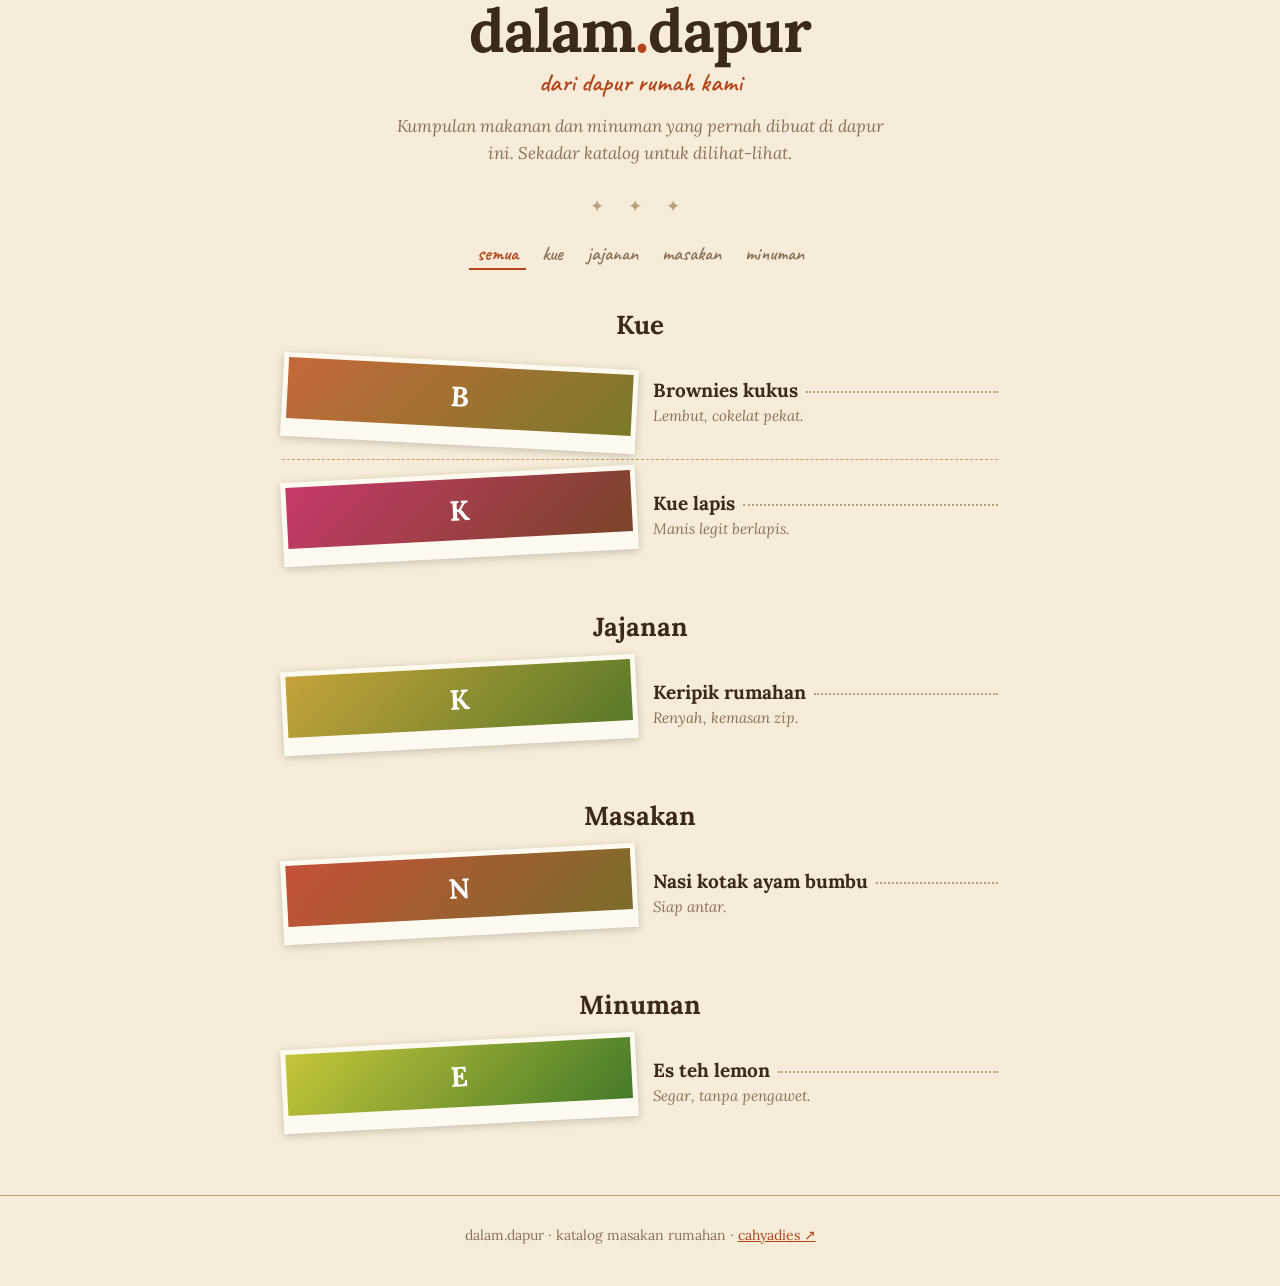
==== dalamdapur/index.html @ 0559ecec "Siap deploy ekosistem project spaces ke Vercel" ====
<!doctype html><html lang="id"><head><meta charset="utf-8">
<meta name="viewport" content="width=device-width, initial-scale=1, viewport-fit=cover">
<title>dalam.dapur — katalog</title><meta name="description" content="Katalog makanan dan minuman rumahan dari dapur kami.">
<link rel="preconnect" href="https://fonts.googleapis.com">
<link href="https://fonts.googleapis.com/css2?family=Caveat:wght@600&family=Lora:ital,wght@0,500;0,700;1,500&display=swap" rel="stylesheet">
<style>
:root{--bg:#f6ecd9;--fg:#3b2a1a;--mute:#8a7258;--line:#b9a07c;--acc:#b4441a;--paper:#fffaf0;--serif:'Lora',Georgia,serif;--hand:'Caveat','Comic Sans MS',cursive;box-sizing:border-box;padding-top:env(safe-area-inset-top,0);padding-bottom:env(safe-area-inset-bottom,0)}
@media(prefers-color-scheme:dark){:root{--bg:#1d1510;--fg:#f3e6cf;--mute:#b79d7c;--line:#5a4631;--acc:#ff9a62;--paper:#2a1f17}}
*{box-sizing:border-box}body{margin:0;background:var(--bg);color:var(--fg);font:17px/1.6 var(--serif)}
.wrap{max-width:760px;margin:0 auto;padding:0 22px}
header{text-align:center;padding:56px 0 24px}
.logo{font:700 clamp(38px,9vw,60px)/1 var(--serif);letter-spacing:-.02em}.logo b{color:var(--acc)}
.sub{font:600 26px var(--hand);color:var(--acc);margin:6px 0 0}
.lead{color:var(--mute);font-style:italic;max-width:30em;margin:14px auto 0}
.orn{text-align:center;color:var(--line);letter-spacing:.6em;margin:26px 0 8px}
nav{display:flex;gap:8px;flex-wrap:wrap;justify-content:center;margin:18px 0 6px}
nav button{font:600 20px var(--hand);background:none;border:0;border-bottom:2px solid transparent;color:var(--mute);cursor:pointer;padding:2px 8px}
nav button.on{color:var(--acc);border-color:var(--acc)}
h2{font:700 26px var(--serif);margin:38px 0 6px;text-align:center}
.row{display:flex;gap:16px;align-items:center;padding:14px 0}
.row+.row{border-top:1px dashed var(--line)}
.ph{flex:none;width:76px;height:84px;background:var(--paper);padding:5px 5px 18px;box-shadow:0 2px 8px #0003;transform:rotate(-3deg)}
.row:nth-child(even) .ph{transform:rotate(3deg)}
.ph i{display:grid;place-items:center;width:100%;height:100%;background-size:cover;background-position:center;font:700 28px var(--serif);color:#fff;font-style:normal}
.nm{display:flex;align-items:baseline;gap:8px}.nm h3{margin:0;font:700 19px var(--serif)}
.nm span{flex:1;border-bottom:2px dotted var(--line);transform:translateY(-4px)}
.row p{margin:2px 0 0;color:var(--mute);font-size:15px;font-style:italic}.row>div{flex:1}
footer{text-align:center;margin-top:56px;padding:28px 0 40px;border-top:1px solid var(--line);color:var(--mute);font-size:14px}
footer a{color:var(--acc)}
</style></head><body>
<header class="wrap"><div class="logo">dalam<b>.</b>dapur</div><p class="sub">dari dapur rumah kami</p>
<p class="lead">Kumpulan makanan dan minuman yang pernah dibuat di dapur ini. Sekadar katalog untuk dilihat-lihat.</p></header>
<main class="wrap"><div class="orn">✦ ✦ ✦</div><nav id="nav"></nav><div id="menu"></div></main>
<footer><div class="wrap">dalam.dapur · katalog masakan rumahan · <a href="https://cahyadies.github.io">cahyadies ↗</a></div></footer>
<script>
const $=s=>document.querySelector(s);let f='semua';
const M=[ // GANTI: n=nama, c=kategori, d=deskripsi, img='foto/nama.jpg'
{n:'Brownies kukus',c:'kue',d:'Lembut, cokelat pekat.',h:20,img:''},
{n:'Kue lapis',c:'kue',d:'Manis legit berlapis.',h:340,img:''},
{n:'Keripik rumahan',c:'jajanan',d:'Renyah, kemasan zip.',h:45,img:''},
{n:'Nasi kotak ayam bumbu',c:'masakan',d:'Siap antar.',h:10,img:''},
{n:'Es teh lemon',c:'minuman',d:'Segar, tanpa pengawet.',h:60,img:''}];
const cats=[...new Set(M.map(x=>x.c))];
function draw(){
$('#nav').innerHTML=['semua',...cats].map(k=>`<button class="${f===k?'on':''}" data-k="${k}">${k}</button>`).join('');
$('#menu').innerHTML=cats.filter(c=>f==='semua'||c===f).map(c=>`<h2>${c[0].toUpperCase()+c.slice(1)}</h2>`+M.filter(x=>x.c===c).map(x=>`<div class="row"><div class="ph"><i style="${x.img?`background-image:url('${x.img}')`:`background-image:linear-gradient(135deg,hsl(${x.h} 55% 50%),hsl(${(x.h+40)%360} 50% 32%))`}">${x.img?'':x.n[0]}</i></div><div><div class="nm"><h3>${x.n}</h3><span></span></div><p>${x.d}</p></div></div>`).join('')).join('');
document.querySelectorAll('[data-k]').forEach(b=>b.onclick=()=>{f=b.dataset.k;draw()})}
draw();
</script></body></html>
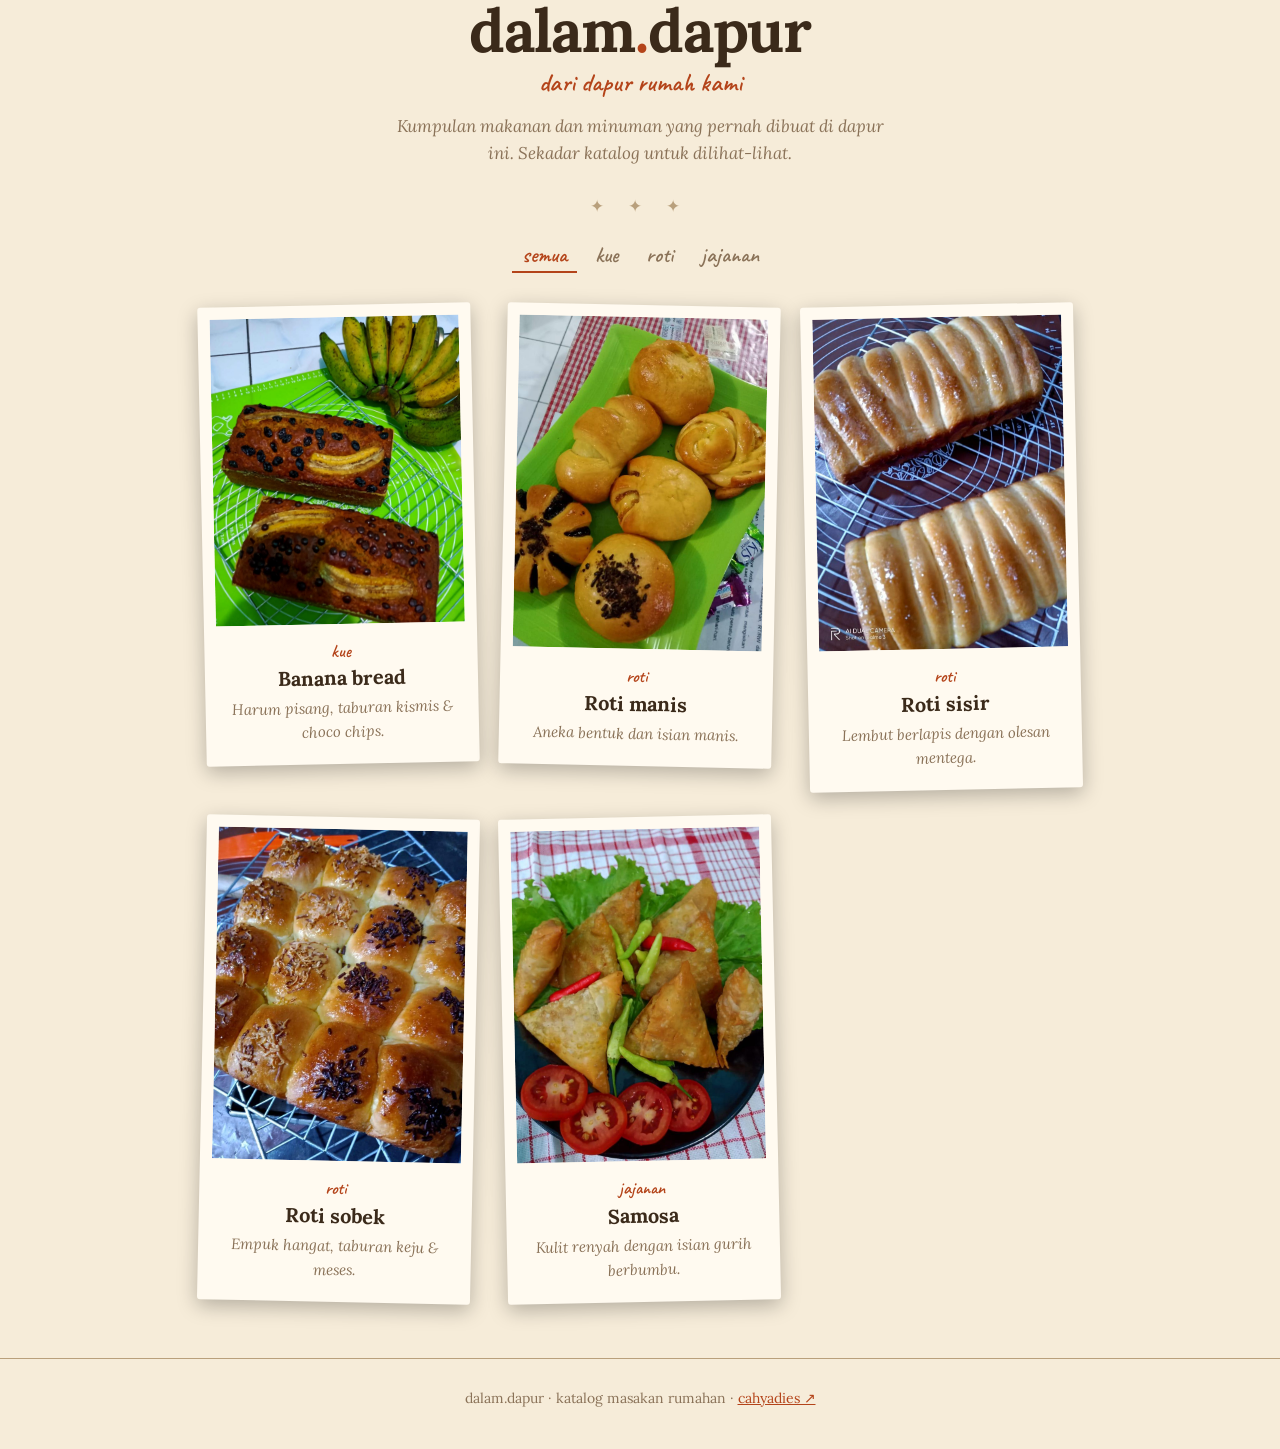
==== commit 37ae4536: "ganti ukuran card images dalamdapur" ====
--- a/dalamdapur/index.html
+++ b/dalamdapur/index.html
@@ -1,49 +1,316 @@
-<!doctype html><html lang="id"><head><meta charset="utf-8">
-<meta name="viewport" content="width=device-width, initial-scale=1, viewport-fit=cover">
-<title>dalam.dapur — katalog</title><meta name="description" content="Katalog makanan dan minuman rumahan dari dapur kami.">
-<link rel="preconnect" href="https://fonts.googleapis.com">
-<link href="https://fonts.googleapis.com/css2?family=Caveat:wght@600&family=Lora:ital,wght@0,500;0,700;1,500&display=swap" rel="stylesheet">
-<style>
-:root{--bg:#f6ecd9;--fg:#3b2a1a;--mute:#8a7258;--line:#b9a07c;--acc:#b4441a;--paper:#fffaf0;--serif:'Lora',Georgia,serif;--hand:'Caveat','Comic Sans MS',cursive;box-sizing:border-box;padding-top:env(safe-area-inset-top,0);padding-bottom:env(safe-area-inset-bottom,0)}
-@media(prefers-color-scheme:dark){:root{--bg:#1d1510;--fg:#f3e6cf;--mute:#b79d7c;--line:#5a4631;--acc:#ff9a62;--paper:#2a1f17}}
-*{box-sizing:border-box}body{margin:0;background:var(--bg);color:var(--fg);font:17px/1.6 var(--serif)}
-.wrap{max-width:760px;margin:0 auto;padding:0 22px}
-header{text-align:center;padding:56px 0 24px}
-.logo{font:700 clamp(38px,9vw,60px)/1 var(--serif);letter-spacing:-.02em}.logo b{color:var(--acc)}
-.sub{font:600 26px var(--hand);color:var(--acc);margin:6px 0 0}
-.lead{color:var(--mute);font-style:italic;max-width:30em;margin:14px auto 0}
-.orn{text-align:center;color:var(--line);letter-spacing:.6em;margin:26px 0 8px}
-nav{display:flex;gap:8px;flex-wrap:wrap;justify-content:center;margin:18px 0 6px}
-nav button{font:600 20px var(--hand);background:none;border:0;border-bottom:2px solid transparent;color:var(--mute);cursor:pointer;padding:2px 8px}
-nav button.on{color:var(--acc);border-color:var(--acc)}
-h2{font:700 26px var(--serif);margin:38px 0 6px;text-align:center}
-.row{display:flex;gap:16px;align-items:center;padding:14px 0}
-.row+.row{border-top:1px dashed var(--line)}
-.ph{flex:none;width:76px;height:84px;background:var(--paper);padding:5px 5px 18px;box-shadow:0 2px 8px #0003;transform:rotate(-3deg)}
-.row:nth-child(even) .ph{transform:rotate(3deg)}
-.ph i{display:grid;place-items:center;width:100%;height:100%;background-size:cover;background-position:center;font:700 28px var(--serif);color:#fff;font-style:normal}
-.nm{display:flex;align-items:baseline;gap:8px}.nm h3{margin:0;font:700 19px var(--serif)}
-.nm span{flex:1;border-bottom:2px dotted var(--line);transform:translateY(-4px)}
-.row p{margin:2px 0 0;color:var(--mute);font-size:15px;font-style:italic}.row>div{flex:1}
-footer{text-align:center;margin-top:56px;padding:28px 0 40px;border-top:1px solid var(--line);color:var(--mute);font-size:14px}
-footer a{color:var(--acc)}
-</style></head><body>
-<header class="wrap"><div class="logo">dalam<b>.</b>dapur</div><p class="sub">dari dapur rumah kami</p>
-<p class="lead">Kumpulan makanan dan minuman yang pernah dibuat di dapur ini. Sekadar katalog untuk dilihat-lihat.</p></header>
-<main class="wrap"><div class="orn">✦ ✦ ✦</div><nav id="nav"></nav><div id="menu"></div></main>
-<footer><div class="wrap">dalam.dapur · katalog masakan rumahan · <a href="https://cahyadies.github.io">cahyadies ↗</a></div></footer>
-<script>
-const $=s=>document.querySelector(s);let f='semua';
-const M=[ // GANTI: n=nama, c=kategori, d=deskripsi, img='foto/nama.jpg'
-{n:'Brownies kukus',c:'kue',d:'Lembut, cokelat pekat.',h:20,img:''},
-{n:'Kue lapis',c:'kue',d:'Manis legit berlapis.',h:340,img:''},
-{n:'Keripik rumahan',c:'jajanan',d:'Renyah, kemasan zip.',h:45,img:''},
-{n:'Nasi kotak ayam bumbu',c:'masakan',d:'Siap antar.',h:10,img:''},
-{n:'Es teh lemon',c:'minuman',d:'Segar, tanpa pengawet.',h:60,img:''}];
-const cats=[...new Set(M.map(x=>x.c))];
-function draw(){
-$('#nav').innerHTML=['semua',...cats].map(k=>`<button class="${f===k?'on':''}" data-k="${k}">${k}</button>`).join('');
-$('#menu').innerHTML=cats.filter(c=>f==='semua'||c===f).map(c=>`<h2>${c[0].toUpperCase()+c.slice(1)}</h2>`+M.filter(x=>x.c===c).map(x=>`<div class="row"><div class="ph"><i style="${x.img?`background-image:url('${x.img}')`:`background-image:linear-gradient(135deg,hsl(${x.h} 55% 50%),hsl(${(x.h+40)%360} 50% 32%))`}">${x.img?'':x.n[0]}</i></div><div><div class="nm"><h3>${x.n}</h3><span></span></div><p>${x.d}</p></div></div>`).join('')).join('');
-document.querySelectorAll('[data-k]').forEach(b=>b.onclick=()=>{f=b.dataset.k;draw()})}
-draw();
-</script></body></html>
+<!doctype html>
+<html lang="id">
+  <head>
+    <meta charset="utf-8" />
+    <meta
+      name="viewport"
+      content="width=device-width, initial-scale=1, viewport-fit=cover"
+    />
+    <title>dalam.dapur — katalog</title>
+    <meta
+      name="description"
+      content="Katalog makanan dan minuman rumahan dari dapur kami."
+    />
+    <link rel="preconnect" href="https://fonts.googleapis.com" />
+    <link
+      href="https://fonts.googleapis.com/css2?family=Caveat:wght@600&family=Lora:ital,wght@0,500;0,700;1,500&display=swap"
+      rel="stylesheet"
+    />
+    <style>
+      :root {
+        --bg: #f6ecd9;
+        --fg: #3b2a1a;
+        --mute: #8a7258;
+        --line: #b9a07c;
+        --acc: #b4441a;
+        --paper: #fffaf0;
+        --serif: "Lora", Georgia, serif;
+        --hand: "Caveat", "Comic Sans MS", cursive;
+        box-sizing: border-box;
+        padding-top: env(safe-area-inset-top, 0);
+        padding-bottom: env(safe-area-inset-bottom, 0);
+      }
+      @media (prefers-color-scheme: dark) {
+        :root {
+          --bg: #1d1510;
+          --fg: #f3e6cf;
+          --mute: #b79d7c;
+          --line: #5a4631;
+          --acc: #ff9a62;
+          --paper: #2a1f17;
+        }
+      }
+      * {
+        box-sizing: border-box;
+      }
+      body {
+        margin: 0;
+        background: var(--bg);
+        color: var(--fg);
+        font: 17px/1.6 var(--serif);
+      }
+      .wrap {
+        max-width: 920px;
+        margin: 0 auto;
+        padding: 0 22px;
+      }
+      header {
+        text-align: center;
+        padding: 56px 0 24px;
+      }
+      .logo {
+        font: 700 clamp(38px, 9vw, 60px)/1 var(--serif);
+        letter-spacing: -0.02em;
+      }
+      .logo b {
+        color: var(--acc);
+      }
+      .sub {
+        font: 600 26px var(--hand);
+        color: var(--acc);
+        margin: 6px 0 0;
+      }
+      .lead {
+        color: var(--mute);
+        font-style: italic;
+        max-width: 30em;
+        margin: 14px auto 0;
+      }
+      .orn {
+        text-align: center;
+        color: var(--line);
+        letter-spacing: 0.6em;
+        margin: 26px 0 8px;
+      }
+      nav {
+        display: flex;
+        gap: 8px;
+        flex-wrap: wrap;
+        justify-content: center;
+        margin: 18px 0 32px;
+      }
+      nav button {
+        font: 600 22px var(--hand);
+        background: none;
+        border: 0;
+        border-bottom: 2px solid transparent;
+        color: var(--mute);
+        cursor: pointer;
+        padding: 2px 10px;
+      }
+      nav button.on {
+        color: var(--acc);
+        border-color: var(--acc);
+      }
+      .grid {
+        display: grid;
+        grid-template-columns: repeat(auto-fill, minmax(260px, 1fr));
+        gap: 28px;
+        align-items: start;
+      }
+      .card {
+        background: var(--paper);
+        padding: 12px 12px 20px;
+        box-shadow: 0 6px 20px #0004;
+        border-radius: 3px;
+        transform: rotate(-1.2deg);
+        transition:
+          transform 0.2s ease,
+          box-shadow 0.2s ease;
+      }
+      .card:nth-child(even) {
+        transform: rotate(1.2deg);
+      }
+      .card:hover {
+        transform: translateY(-4px) rotate(0deg);
+        box-shadow: 0 12px 28px #0006;
+      }
+      .ph {
+        width: 100%;
+        overflow: hidden;
+        background: #0002;
+      }
+      .ph img {
+        display: block;
+        width: 100%;
+        height: auto;
+      }
+      .ph i {
+        display: grid;
+        place-items: center;
+        width: 100%;
+        aspect-ratio: 4 / 5;
+        font: 700 48px var(--serif);
+        color: #fff;
+        font-style: normal;
+      }
+      .info {
+        padding: 14px 6px 0;
+        text-align: center;
+      }
+      .cat {
+        display: inline-block;
+        font: 600 18px/1 var(--hand);
+        color: var(--acc);
+        margin-bottom: 4px;
+      }
+      .info h3 {
+        margin: 0;
+        font: 700 20px var(--serif);
+      }
+      .info p {
+        margin: 6px 0 0;
+        color: var(--mute);
+        font-size: 15px;
+        font-style: italic;
+      }
+      .ph[data-img] {
+        cursor: zoom-in;
+      }
+      #lb {
+        position: fixed;
+        inset: 0;
+        background: #000c;
+        display: none;
+        place-items: center;
+        padding: 24px;
+        z-index: 99;
+        cursor: zoom-out;
+      }
+      #lb.on {
+        display: grid;
+      }
+      #lb figure {
+        margin: 0;
+        background: var(--paper);
+        padding: 12px 12px 36px;
+        box-shadow: 0 12px 36px #0008;
+        text-align: center;
+      }
+      #lb img {
+        display: block;
+        max-width: min(86vw, 540px);
+        max-height: 76vh;
+        width: auto;
+        height: auto;
+      }
+      #lb figcaption {
+        font: 600 24px var(--hand);
+        color: var(--fg);
+        margin-top: 8px;
+      }
+      footer {
+        text-align: center;
+        margin-top: 56px;
+        padding: 28px 0 40px;
+        border-top: 1px solid var(--line);
+        color: var(--mute);
+        font-size: 14px;
+      }
+      footer a {
+        color: var(--acc);
+      }
+    </style>
+  </head>
+  <body>
+    <header class="wrap">
+      <div class="logo">dalam<b>.</b>dapur</div>
+      <p class="sub">dari dapur rumah kami</p>
+      <p class="lead">
+        Kumpulan makanan dan minuman yang pernah dibuat di dapur ini. Sekadar
+        katalog untuk dilihat-lihat.
+      </p>
+    </header>
+    <main class="wrap">
+      <div class="orn">✦ ✦ ✦</div>
+      <nav id="nav"></nav>
+      <div id="menu" class="grid"></div>
+    </main>
+    <footer>
+      <div class="wrap">
+        dalam.dapur · katalog masakan rumahan ·
+        <a href="https://cahyadies.github.io">cahyadies ↗</a>
+      </div>
+    </footer>
+    <div id="lb" onclick="this.classList.remove('on')">
+      <figure>
+        <img id="lbi" alt="" />
+        <figcaption id="lbc"></figcaption>
+      </figure>
+    </div>
+    <script>
+      const $ = (s) => document.querySelector(s);
+      let f = "semua";
+      const M = [
+        // GANTI: n=nama, c=kategori, d=deskripsi, img='images/nama.jpg'
+        {
+          n: "Banana bread",
+          c: "kue",
+          d: "Harum pisang, taburan kismis & choco chips.",
+          h: 28,
+          img: "images/bananabread.jpg",
+        },
+        {
+          n: "Roti manis",
+          c: "roti",
+          d: "Aneka bentuk dan isian manis.",
+          h: 38,
+          img: "images/roti manis.jpg",
+        },
+        {
+          n: "Roti sisir",
+          c: "roti",
+          d: "Lembut berlapis dengan olesan mentega.",
+          h: 42,
+          img: "images/rotisisir.jpg",
+        },
+        {
+          n: "Roti sobek",
+          c: "roti",
+          d: "Empuk hangat, taburan keju & meses.",
+          h: 32,
+          img: "images/rotisobek.jpg",
+        },
+        {
+          n: "Samosa",
+          c: "jajanan",
+          d: "Kulit renyah dengan isian gurih berbumbu.",
+          h: 48,
+          img: "images/samosa.jpg",
+        },
+      ];
+      const cats = [...new Set(M.map((x) => x.c))];
+      function draw() {
+        $("#nav").innerHTML = ["semua", ...cats]
+          .map(
+            (k) =>
+              `<button class="${f === k ? "on" : ""}" data-k="${k}">${k}</button>`,
+          )
+          .join("");
+        $("#menu").innerHTML = M.filter((x) => f === "semua" || x.c === f)
+          .map(
+            (x) =>
+              `<div class="card"><div class="ph" ${x.img ? `data-img="${x.img}" data-cap="${x.n}"` : ""}>${x.img ? `<img src="${x.img}" alt="${x.n}" loading="lazy">` : `<i style="background-image:linear-gradient(135deg,hsl(${x.h} 55% 50%),hsl(${(x.h + 40) % 360} 50% 32%))">${x.n[0]}</i>`}</div><div class="info"><span class="cat">${x.c}</span><h3>${x.n}</h3><p>${x.d}</p></div></div>`,
+          )
+          .join("");
+        document.querySelectorAll("[data-k]").forEach(
+          (b) =>
+            (b.onclick = () => {
+              f = b.dataset.k;
+              draw();
+            }),
+        );
+        document.querySelectorAll(".ph[data-img]").forEach(
+          (p) =>
+            (p.onclick = () => {
+              $("#lbi").src = p.dataset.img;
+              $("#lbi").alt = p.dataset.cap;
+              $("#lbc").textContent = p.dataset.cap;
+              $("#lb").classList.add("on");
+            }),
+        );
+      }
+      draw();
+    </script>
+  </body>
+</html>
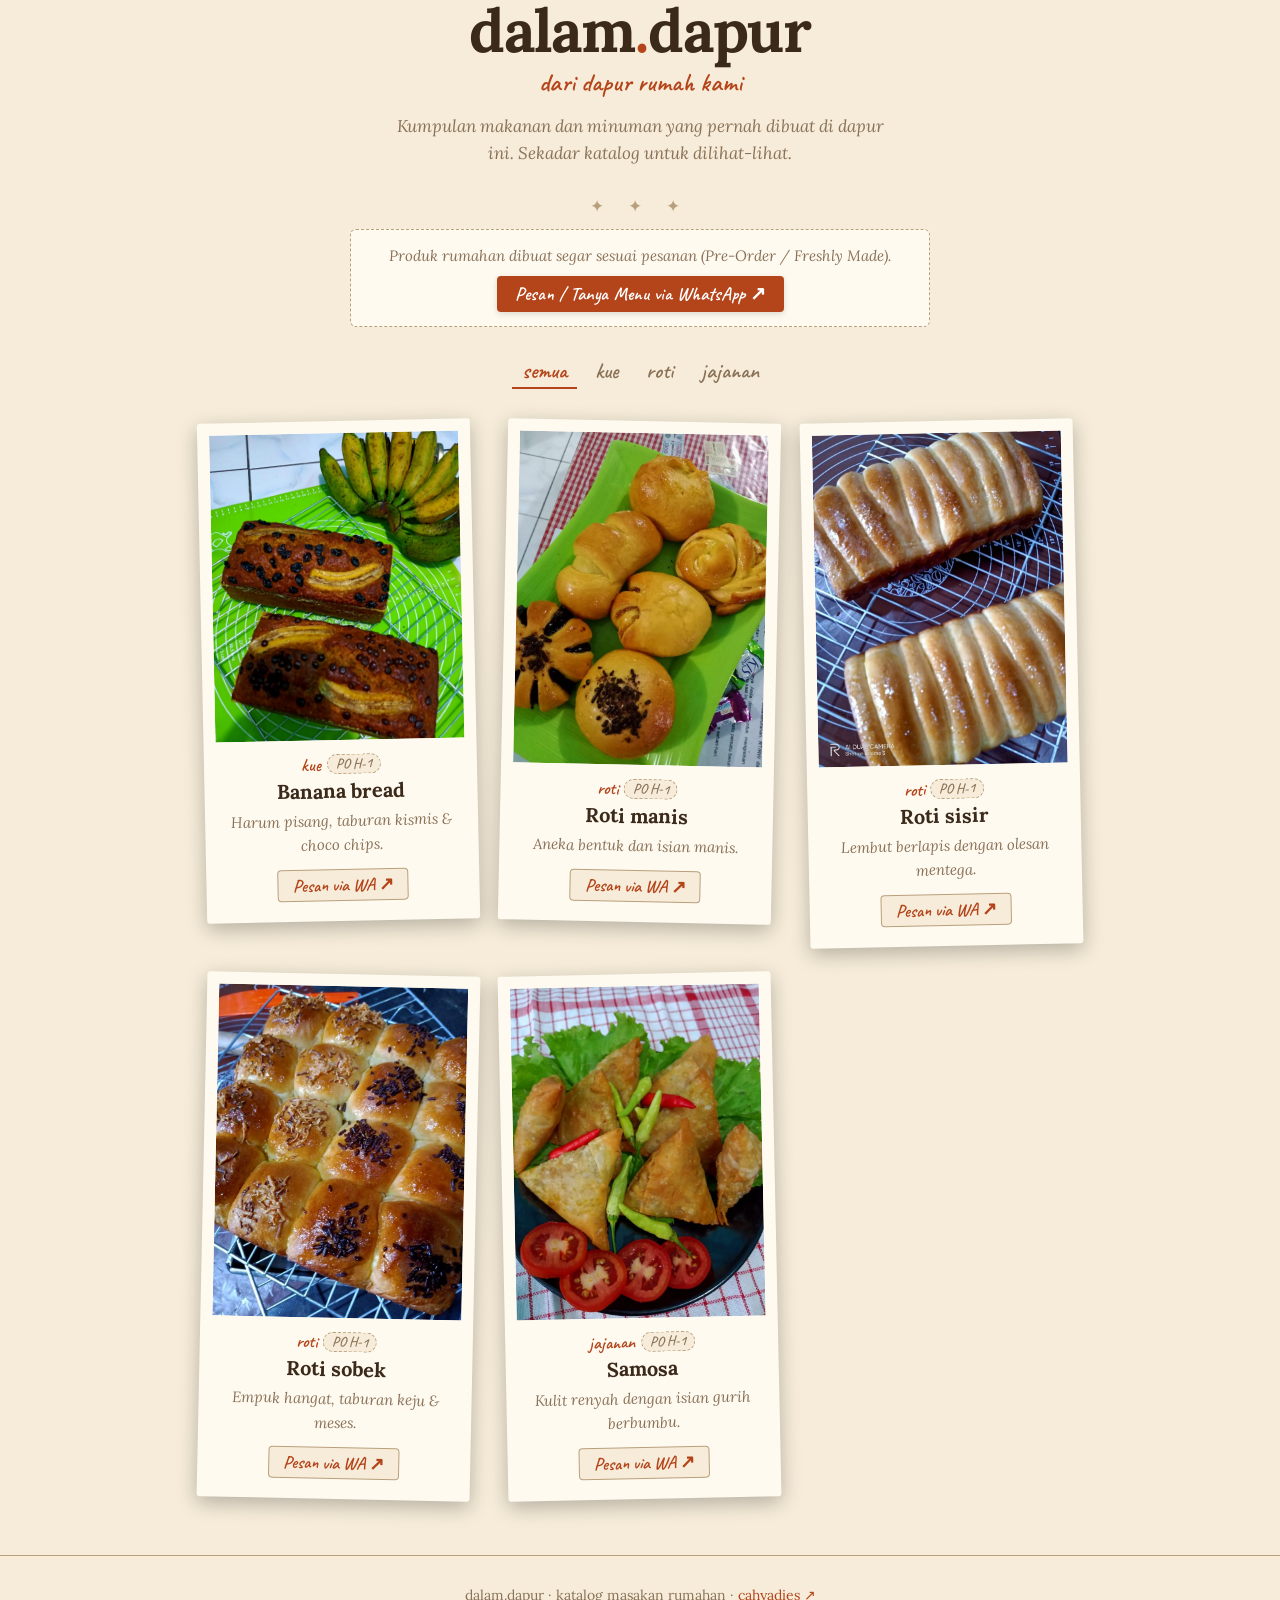
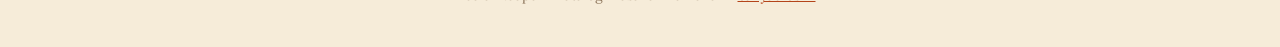
==== commit 1a4e3783: "update beberapa hal pada tampilan" ====
--- a/dalamdapur/index.html
+++ b/dalamdapur/index.html
@@ -148,21 +148,85 @@
         padding: 14px 6px 0;
         text-align: center;
       }
+      .card-top {
+        display: flex;
+        justify-content: center;
+        gap: 6px;
+        align-items: center;
+        margin-bottom: 4px;
+      }
       .cat {
         display: inline-block;
         font: 600 18px/1 var(--hand);
         color: var(--acc);
-        margin-bottom: 4px;
+      }
+      .badge-po {
+        font: 600 14px/1 var(--hand);
+        background: var(--bg);
+        border: 1px dashed var(--line);
+        color: var(--mute);
+        padding: 2px 8px;
+        border-radius: 99px;
       }
       .info h3 {
         margin: 0;
         font: 700 20px var(--serif);
       }
       .info p {
-        margin: 6px 0 0;
+        margin: 6px 0 12px;
         color: var(--mute);
         font-size: 15px;
         font-style: italic;
+      }
+      .btn-order {
+        display: inline-flex;
+        align-items: center;
+        gap: 6px;
+        font: 600 18px var(--hand);
+        color: var(--acc);
+        text-decoration: none;
+        border: 1px solid var(--line);
+        padding: 4px 14px;
+        border-radius: 4px;
+        background: var(--bg);
+        transition: all 0.15s ease;
+      }
+      .btn-order:hover {
+        background: var(--acc);
+        color: #fff;
+        border-color: var(--acc);
+      }
+      .notice-bar {
+        text-align: center;
+        background: var(--paper);
+        border: 1px dashed var(--line);
+        padding: 14px 18px;
+        border-radius: 6px;
+        max-width: 580px;
+        margin: 0 auto 28px;
+        display: flex;
+        flex-direction: column;
+        align-items: center;
+        gap: 8px;
+      }
+      .notice-bar span {
+        font-size: 15px;
+        color: var(--mute);
+        font-style: italic;
+      }
+      .notice-bar a {
+        display: inline-block;
+        font: 600 19px var(--hand);
+        color: #fff;
+        background: var(--acc);
+        padding: 6px 18px;
+        border-radius: 4px;
+        text-decoration: none;
+        box-shadow: 0 2px 6px #0002;
+        transition: opacity 0.15s ease;
+      }
+      .notice-bar a:hover {
+        opacity: 0.9;
       }
       .ph[data-img] {
         cursor: zoom-in;
@@ -223,6 +287,10 @@
     </header>
     <main class="wrap">
       <div class="orn">✦ ✦ ✦</div>
+      <div class="notice-bar">
+        <span>Produk rumahan dibuat segar sesuai pesanan (Pre-Order / Freshly Made).</span>
+        <a id="waTop" href="#" target="_blank" rel="noopener">Pesan / Tanya Menu via WhatsApp ↗</a>
+      </div>
       <nav id="nav"></nav>
       <div id="menu" class="grid"></div>
     </main>
@@ -240,13 +308,28 @@
     </div>
     <script>
       const $ = (s) => document.querySelector(s);
+      
+      // KONFIGURASI WHATSAPP: Ganti dengan nomor WhatsApp aktif (gunakan kode negara tanpa +, misal 628123456789)
+      const WA_NUMBER = "6281234567890";
+      
+      const getWaLink = (item = "") => {
+        const text = item 
+          ? `Halo dalam.dapur, saya tertarik untuk pesan menu: *${item}*. Apakah masih bisa dipesan?` 
+          : `Halo dalam.dapur, saya mau tanya-tanya seputar menu dan pemesanan.`;
+        return `https://wa.me/${WA_NUMBER}?text=${encodeURIComponent(text)}`;
+      };
+
+      const waTopEl = $("#waTop");
+      if (waTopEl) waTopEl.href = getWaLink();
+
       let f = "semua";
       const M = [
-        // GANTI: n=nama, c=kategori, d=deskripsi, img='images/nama.jpg'
+        // GANTI: n=nama, c=kategori, d=deskripsi, po=status PO, img='images/nama.jpg'
         {
           n: "Banana bread",
           c: "kue",
           d: "Harum pisang, taburan kismis & choco chips.",
+          po: "PO H-1",
           h: 28,
           img: "images/bananabread.jpg",
         },
@@ -254,6 +337,7 @@
           n: "Roti manis",
           c: "roti",
           d: "Aneka bentuk dan isian manis.",
+          po: "PO H-1",
           h: 38,
           img: "images/roti manis.jpg",
         },
@@ -261,6 +345,7 @@
           n: "Roti sisir",
           c: "roti",
           d: "Lembut berlapis dengan olesan mentega.",
+          po: "PO H-1",
           h: 42,
           img: "images/rotisisir.jpg",
         },
@@ -268,6 +353,7 @@
           n: "Roti sobek",
           c: "roti",
           d: "Empuk hangat, taburan keju & meses.",
+          po: "PO H-1",
           h: 32,
           img: "images/rotisobek.jpg",
         },
@@ -275,6 +361,7 @@
           n: "Samosa",
           c: "jajanan",
           d: "Kulit renyah dengan isian gurih berbumbu.",
+          po: "PO H-1",
           h: 48,
           img: "images/samosa.jpg",
         },
@@ -290,7 +377,7 @@
         $("#menu").innerHTML = M.filter((x) => f === "semua" || x.c === f)
           .map(
             (x) =>
-              `<div class="card"><div class="ph" ${x.img ? `data-img="${x.img}" data-cap="${x.n}"` : ""}>${x.img ? `<img src="${x.img}" alt="${x.n}" loading="lazy">` : `<i style="background-image:linear-gradient(135deg,hsl(${x.h} 55% 50%),hsl(${(x.h + 40) % 360} 50% 32%))">${x.n[0]}</i>`}</div><div class="info"><span class="cat">${x.c}</span><h3>${x.n}</h3><p>${x.d}</p></div></div>`,
+              `<div class="card"><div class="ph" ${x.img ? `data-img="${x.img}" data-cap="${x.n}"` : ""}>${x.img ? `<img src="${x.img}" alt="${x.n}" loading="lazy">` : `<i style="background-image:linear-gradient(135deg,hsl(${x.h} 55% 50%),hsl(${(x.h + 40) % 360} 50% 32%))">${x.n[0]}</i>`}</div><div class="info"><div class="card-top"><span class="cat">${x.c}</span><span class="badge-po">${x.po || "PO"}</span></div><h3>${x.n}</h3><p>${x.d}</p><a class="btn-order" href="${getWaLink(x.n)}" target="_blank" rel="noopener">Pesan via WA ↗</a></div></div>`,
           )
           .join("");
         document.querySelectorAll("[data-k]").forEach(
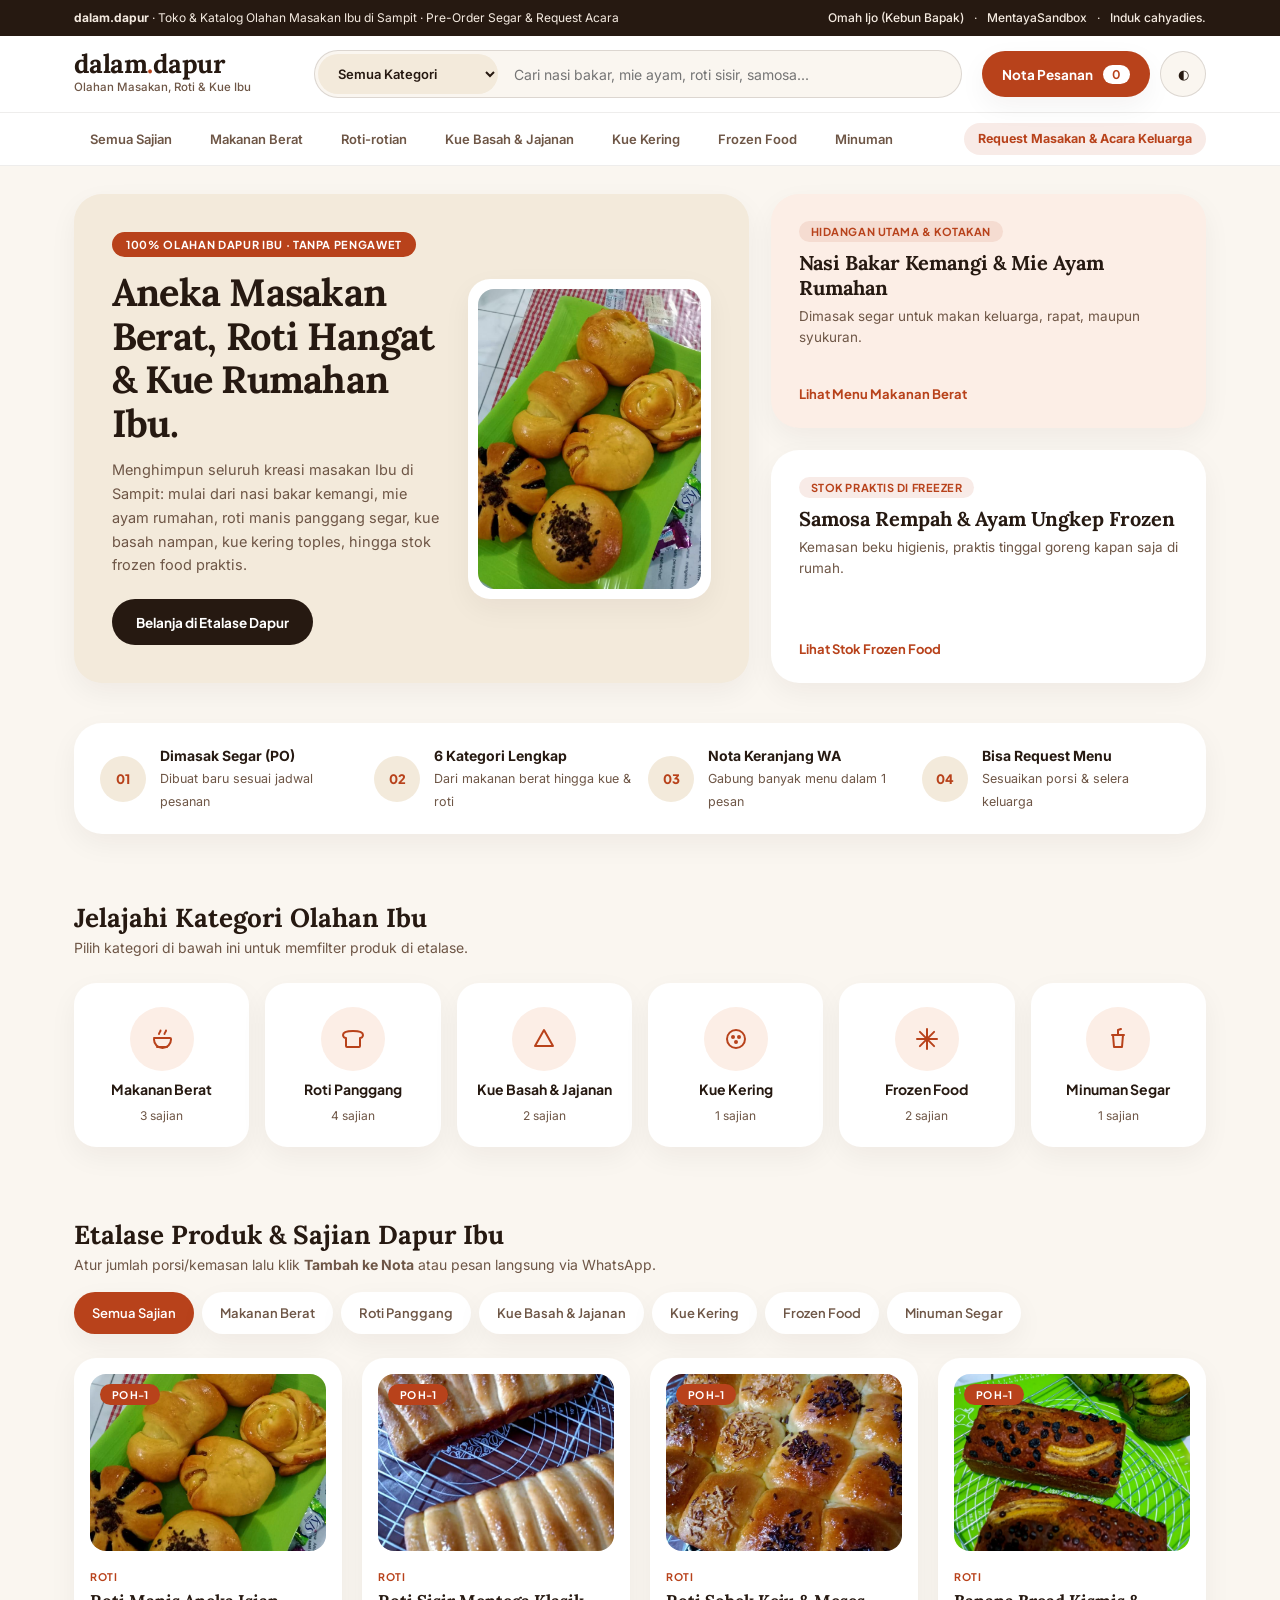
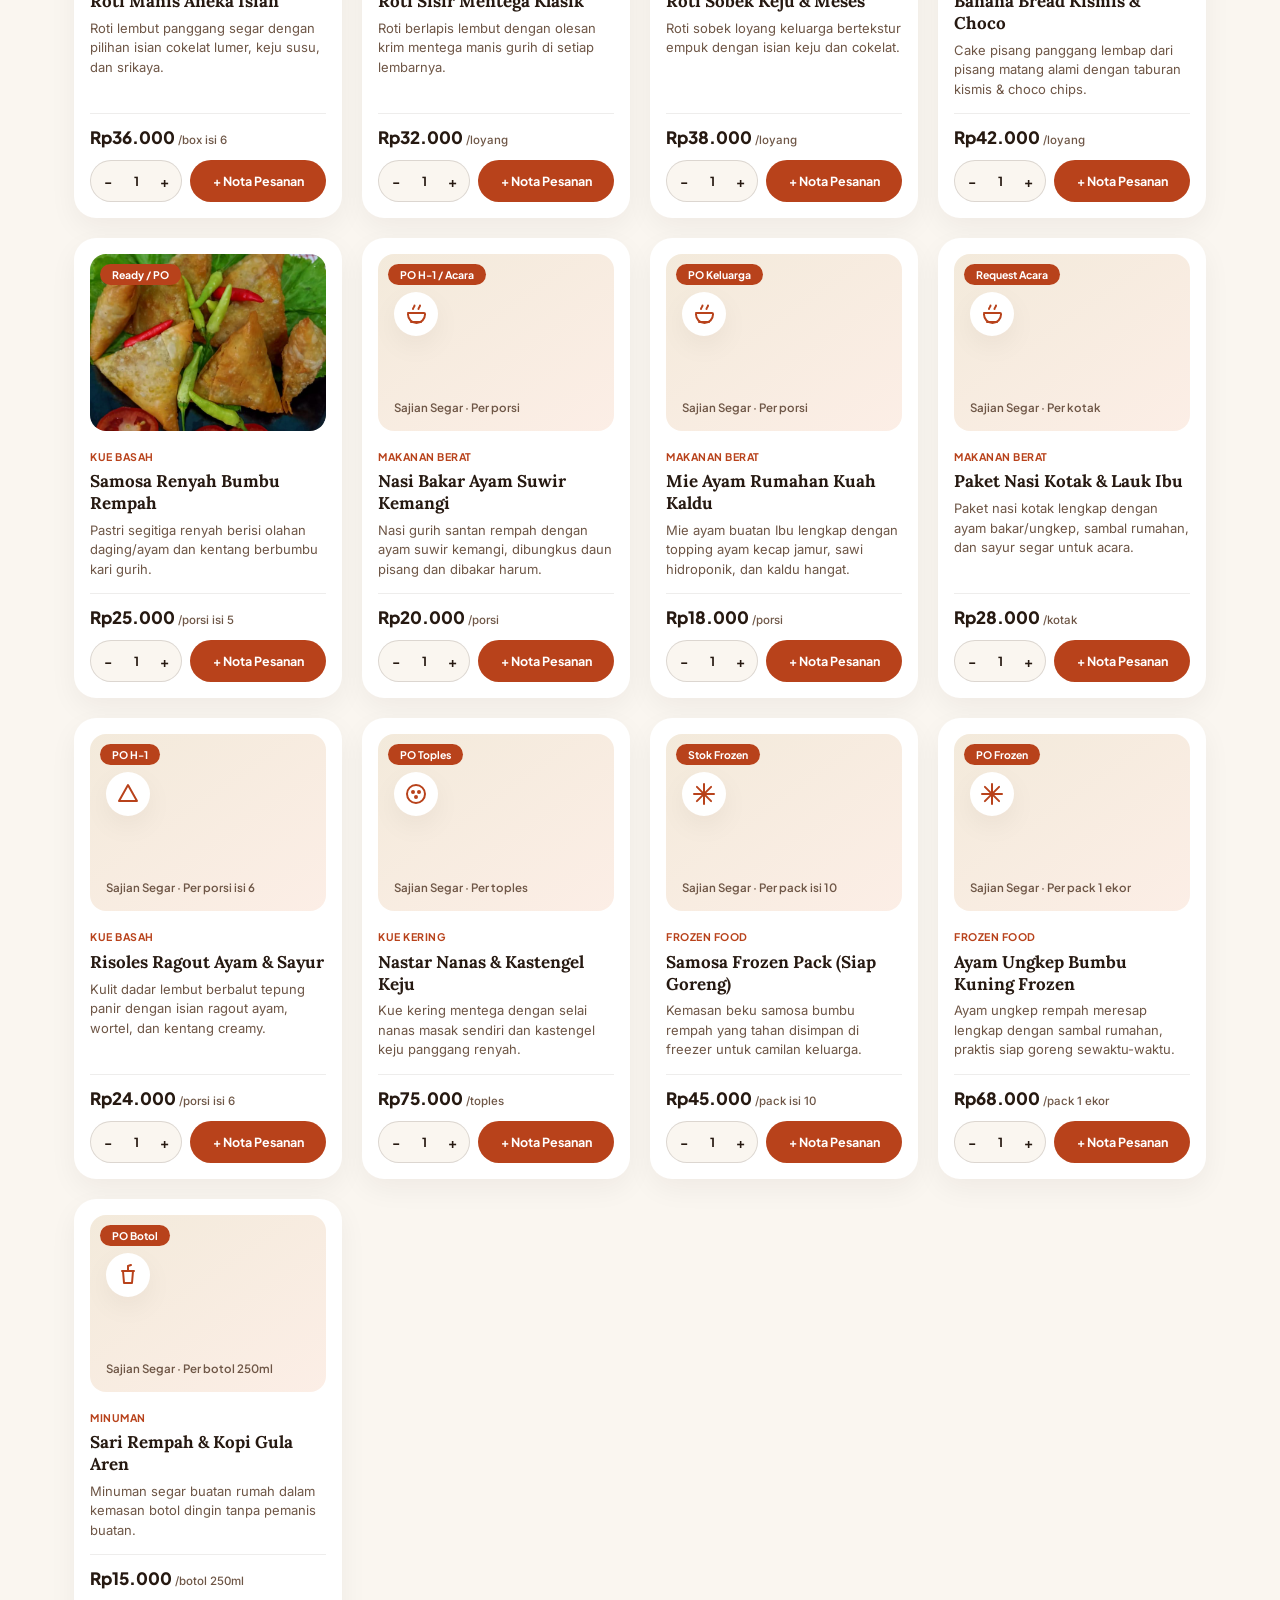
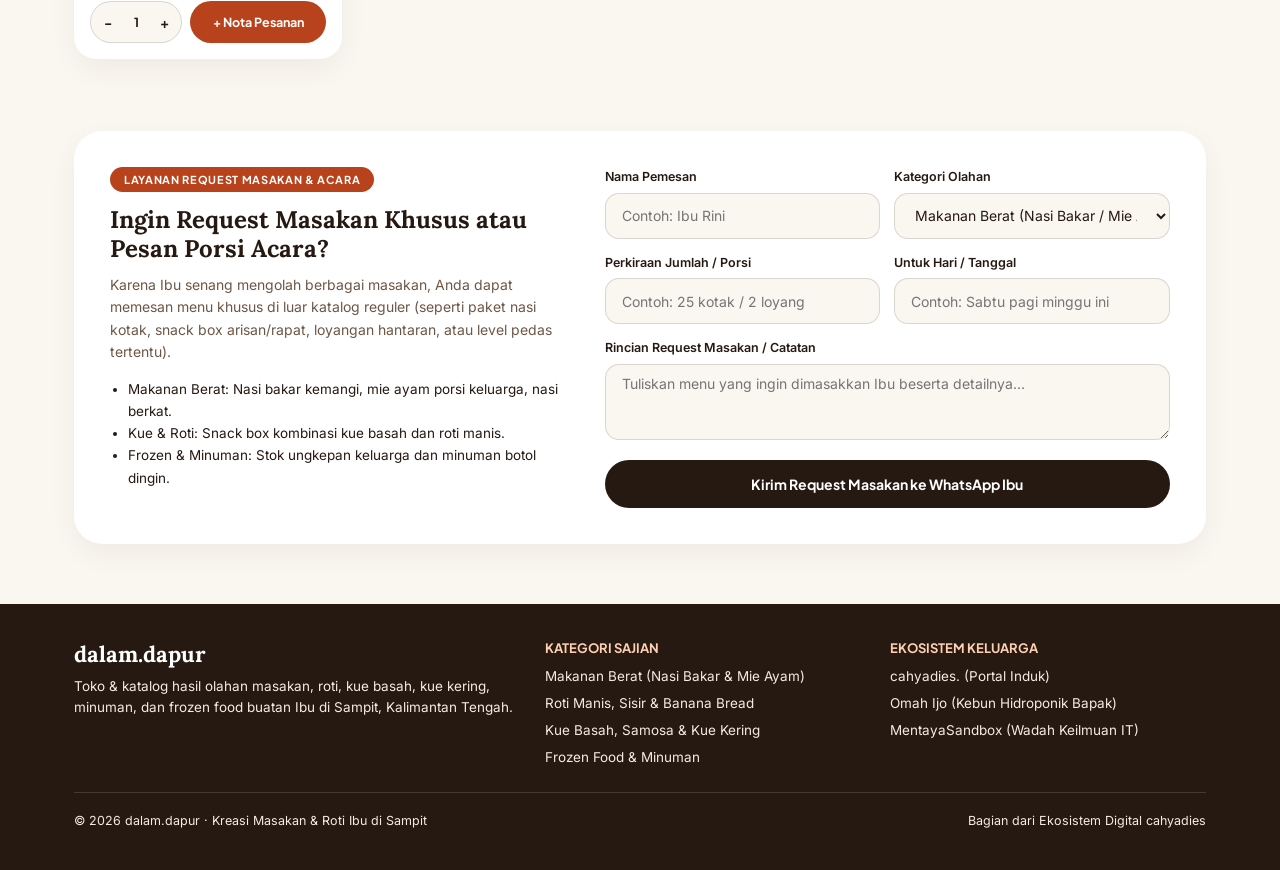
==== commit fd33b907: "feat: production release for cahyadies ecosystem (MNTN, Alapakadala, Organic Grocery, Farmino)" ====
--- a/dalamdapur/index.html
+++ b/dalamdapur/index.html
@@ -1,402 +1,1684 @@
 <!doctype html>
-<html lang="id">
+<html lang="id" data-theme="light">
   <head>
     <meta charset="utf-8" />
     <meta
       name="viewport"
       content="width=device-width, initial-scale=1, viewport-fit=cover"
     />
-    <title>dalam.dapur — katalog</title>
+    <title>dalam.dapur: Toko &amp; Katalog Olahan Masakan, Roti &amp; Kue Rumahan Ibu</title>
     <meta
       name="description"
-      content="Katalog makanan dan minuman rumahan dari dapur kami."
+      content="Katalog lengkap hasil olahan dapur Ibu di Sampit: makanan berat (nasi bakar, mie ayam), kue basah, roti-rotian, kue kering, minuman, dan frozen food."
     />
     <link rel="preconnect" href="https://fonts.googleapis.com" />
+    <link rel="preconnect" href="https://fonts.gstatic.com" crossorigin />
     <link
-      href="https://fonts.googleapis.com/css2?family=Caveat:wght@600&family=Lora:ital,wght@0,500;0,700;1,500&display=swap"
+      href="https://fonts.googleapis.com/css2?family=Inter:wght@400;500;600;700&family=Lora:ital,wght@0,600;0,700;1,400&family=Plus+Jakarta+Sans:wght@500;600;700;800&display=swap"
       rel="stylesheet"
     />
     <style>
       :root {
-        --bg: #f6ecd9;
-        --fg: #3b2a1a;
-        --mute: #8a7258;
-        --line: #b9a07c;
-        --acc: #b4441a;
-        --paper: #fffaf0;
+        --bg: #faf6f0;
+        --surface: #ffffff;
+        --surface-warm: #f3eadb;
+        --surface-peach: #fceee6;
+        --cocoa: #261911;
+        --cocoa-deep: #1b110b;
+        --fg: #261911;
+        --mute: #6e5646;
+        --line: rgba(38, 25, 17, 0.08);
+        --line-strong: rgba(38, 25, 17, 0.14);
+        --acc: #b8421b;
+        --acc-bright: #d95326;
+        --acc-soft: rgba(184, 66, 27, 0.1);
+        --amber: #d97706;
+        --amber-soft: #fef3c7;
         --serif: "Lora", Georgia, serif;
-        --hand: "Caveat", "Comic Sans MS", cursive;
+        --display: "Plus Jakarta Sans", system-ui, -apple-system, sans-serif;
+        --sans: "Inter", system-ui, -apple-system, sans-serif;
+        --r-pill: 999px;
+        --r-sm: 14px;
+        --r-md: 22px;
+        --r-lg: 28px;
+        --shadow-soft: 0 10px 28px rgba(38, 25, 17, 0.05);
+        --shadow-hover: 0 16px 36px rgba(184, 66, 27, 0.12);
         box-sizing: border-box;
-        padding-top: env(safe-area-inset-top, 0);
-        padding-bottom: env(safe-area-inset-bottom, 0);
-      }
-      @media (prefers-color-scheme: dark) {
-        :root {
-          --bg: #1d1510;
-          --fg: #f3e6cf;
-          --mute: #b79d7c;
-          --line: #5a4631;
-          --acc: #ff9a62;
-          --paper: #2a1f17;
-        }
-      }
-      * {
+      }
+
+      :root[data-theme="dark"] {
+        --bg: #16110d;
+        --surface: #211914;
+        --surface-warm: #2b211a;
+        --surface-peach: #33221a;
+        --cocoa: #0e0a07;
+        --cocoa-deep: #090604;
+        --fg: #f6ede4;
+        --mute: #b59c88;
+        --line: rgba(255, 255, 255, 0.08);
+        --line-strong: rgba(255, 255, 255, 0.15);
+        --acc: #f07b54;
+        --acc-bright: #ff8c66;
+        --acc-soft: rgba(240, 123, 84, 0.15);
+        --amber: #fbbf24;
+        --amber-soft: rgba(251, 191, 36, 0.15);
+        --shadow-soft: 0 12px 30px rgba(0, 0, 0, 0.35);
+        --shadow-hover: 0 16px 36px rgba(240, 123, 84, 0.18);
+      }
+
+      *,
+      *::before,
+      *::after {
         box-sizing: border-box;
       }
+
+      html {
+        scroll-behavior: smooth;
+        scroll-padding-top: 80px;
+      }
+
       body {
         margin: 0;
         background: var(--bg);
         color: var(--fg);
-        font: 17px/1.6 var(--serif);
-      }
+        font: 14.5px/1.55 var(--sans);
+        -webkit-font-smoothing: antialiased;
+      }
+
+      a[href],
+      button:not(:disabled),
+      summary,
+      select,
+      label[for],
+      [role="button"] {
+        cursor: pointer;
+      }
+
+      :focus-visible {
+        outline: 2px solid var(--acc);
+        outline-offset: 2px;
+      }
+
       .wrap {
-        max-width: 920px;
+        max-width: 1180px;
         margin: 0 auto;
-        padding: 0 22px;
-      }
-      header {
+        padding: 0 24px;
+      }
+
+      .grocery-topbar {
+        background: var(--cocoa);
+        color: #f5ebe1;
+        font-size: 12px;
+      }
+
+      .topbar-inner {
+        display: flex;
+        justify-content: space-between;
+        align-items: center;
+        min-height: 36px;
+        gap: 12px;
+        flex-wrap: wrap;
+      }
+
+      .topbar-links {
+        display: flex;
+        align-items: center;
+        gap: 10px;
+      }
+
+      .topbar-links a {
+        color: #f5ebe1;
+        text-decoration: none;
+        font-weight: 500;
+      }
+
+      .topbar-links a:hover {
+        color: #ffcfb3;
+      }
+
+      .grocery-header {
+        background: var(--surface);
+        border-bottom: 1px solid var(--line);
+        position: sticky;
+        top: 0;
+        z-index: 40;
+      }
+
+      .header-main-row {
+        display: grid;
+        grid-template-columns: 220px 1fr auto;
+        gap: 20px;
+        align-items: center;
+        padding: 14px 0;
+      }
+
+      .brand-logo {
+        text-decoration: none;
+        display: flex;
+        flex-direction: column;
+      }
+
+      .brand-logo strong {
+        font: 700 26px/1 var(--serif);
+        color: var(--fg);
+        letter-spacing: -0.02em;
+      }
+
+      .brand-logo strong b {
+        color: var(--acc);
+      }
+
+      .brand-logo span {
+        font-size: 11.5px;
+        color: var(--mute);
+        font-weight: 500;
+        margin-top: 2px;
+      }
+
+      .header-search-bar {
+        display: grid;
+        grid-template-columns: 180px 1fr;
+        background: var(--bg);
+        border: 1px solid var(--line-strong);
+        border-radius: var(--r-pill);
+        overflow: hidden;
+        padding: 3px;
+      }
+
+      .header-search-bar select {
+        border: none;
+        background: var(--surface-warm);
+        color: var(--fg);
+        padding: 0 16px;
+        min-height: 40px;
+        border-radius: var(--r-pill);
+        font: 600 13px var(--sans);
+      }
+
+      .header-search-bar input {
+        border: none;
+        background: transparent;
+        color: var(--fg);
+        padding: 0 16px;
+        min-height: 40px;
+        font: 14px var(--sans);
+        width: 100%;
+      }
+
+      .header-actions {
+        display: flex;
+        align-items: center;
+        gap: 10px;
+      }
+
+      .cart-trigger-btn {
+        background: var(--acc);
+        color: #ffffff;
+        border: none;
+        border-radius: var(--r-pill);
+        padding: 0 20px;
+        min-height: 46px;
+        display: inline-flex;
+        align-items: center;
+        gap: 10px;
+        font: 700 13.5px var(--display);
+        box-shadow: var(--shadow-soft);
+      }
+
+      .cart-badge-count {
+        background: #ffffff;
+        color: var(--acc);
+        padding: 2px 9px;
+        border-radius: var(--r-pill);
+        font-size: 12px;
+      }
+
+      .theme-btn {
+        border: 1px solid var(--line-strong);
+        background: var(--bg);
+        color: var(--fg);
+        min-width: 46px;
+        min-height: 46px;
+        border-radius: 50%;
+      }
+
+      .header-cat-nav {
+        border-top: 1px solid var(--line);
+        background: var(--surface);
+      }
+
+      .cat-nav-inner {
+        display: flex;
+        align-items: center;
+        justify-content: space-between;
+        min-height: 52px;
+        gap: 12px;
+        overflow-x: auto;
+      }
+
+      .cat-nav-links {
+        display: flex;
+        align-items: center;
+        gap: 6px;
+      }
+
+      .cat-nav-links a {
+        text-decoration: none;
+        color: var(--mute);
+        font-size: 13px;
+        font-weight: 600;
+        padding: 0 16px;
+        min-height: 38px;
+        display: inline-flex;
+        align-items: center;
+        border-radius: var(--r-pill);
+        white-space: nowrap;
+        transition: background-color 0.2s ease, color 0.2s ease;
+      }
+
+      .cat-nav-links a:hover {
+        color: var(--fg);
+        background: var(--surface-warm);
+      }
+
+      .nav-request-highlight {
+        font-size: 12.5px;
+        font-weight: 700;
+        color: var(--acc);
+        background: var(--acc-soft);
+        padding: 6px 14px;
+        border-radius: var(--r-pill);
+        text-decoration: none;
+        white-space: nowrap;
+      }
+
+      .grocery-bento-hero {
+        padding: 28px 0;
+      }
+
+      .bento-hero-grid {
+        display: grid;
+        grid-template-columns: 1.55fr 1fr;
+        gap: 22px;
+        align-items: stretch;
+      }
+
+      .bento-main-banner {
+        background: var(--surface-warm);
+        border: none;
+        border-radius: var(--r-lg);
+        padding: 38px;
+        display: grid;
+        grid-template-columns: 1.15fr 0.85fr;
+        gap: 28px;
+        align-items: center;
+        box-shadow: var(--shadow-soft);
+      }
+
+      .promo-pill {
+        display: inline-block;
+        background: var(--acc);
+        color: #ffffff;
+        font: 700 11px var(--display);
+        text-transform: uppercase;
+        letter-spacing: 0.06em;
+        padding: 6px 14px;
+        border-radius: var(--r-pill);
+        margin-bottom: 14px;
+      }
+
+      .bento-main-banner h1 {
+        font: 700 clamp(26px, 3.4vw, 38px)/1.15 var(--serif);
+        margin: 0 0 12px;
+        color: var(--fg);
+        letter-spacing: -0.02em;
+      }
+
+      .bento-main-banner p {
+        color: var(--mute);
+        font-size: 14.5px;
+        line-height: 1.65;
+        margin: 0 0 22px;
+      }
+
+      .btn-shop-now {
+        background: var(--cocoa);
+        color: #ffffff;
+        text-decoration: none;
+        font: 700 13.5px var(--display);
+        padding: 0 24px;
+        min-height: 46px;
+        border-radius: var(--r-pill);
+        display: inline-flex;
+        align-items: center;
+      }
+
+      :root[data-theme="dark"] .btn-shop-now {
+        background: var(--acc);
+        color: #16110d;
+      }
+
+      .hero-featured-photo {
+        background: var(--surface);
+        padding: 10px;
+        border-radius: var(--r-md);
+        box-shadow: var(--shadow-soft);
+      }
+
+      .hero-featured-photo img {
+        width: 100%;
+        aspect-ratio: 4 / 3;
+        object-fit: cover;
+        border-radius: 16px;
+        display: block;
+      }
+
+      .bento-side-stack {
+        display: grid;
+        grid-template-rows: 1fr 1fr;
+        gap: 22px;
+      }
+
+      .bento-sub-banner {
+        background: var(--surface-peach);
+        border: none;
+        border-radius: var(--r-lg);
+        padding: 26px 28px;
+        display: flex;
+        flex-direction: column;
+        justify-content: space-between;
+        box-shadow: var(--shadow-soft);
+      }
+
+      .bento-sub-banner.alt {
+        background: var(--surface);
+      }
+
+      .bento-sub-banner span {
+        display: inline-block;
+        align-self: flex-start;
+        font: 700 11px var(--display);
+        text-transform: uppercase;
+        color: var(--acc);
+        background: var(--acc-soft);
+        padding: 4px 12px;
+        border-radius: var(--r-pill);
+        letter-spacing: 0.05em;
+      }
+
+      .bento-sub-banner h2 {
+        font: 700 20px/1.25 var(--serif);
+        margin: 8px 0 6px;
+        color: var(--fg);
+      }
+
+      .bento-sub-banner p {
+        margin: 0 0 12px;
+        font-size: 13.5px;
+        color: var(--mute);
+      }
+
+      .bento-sub-link {
+        font: 700 13px var(--display);
+        color: var(--acc);
+        text-decoration: none;
+      }
+
+      .features-strip {
+        padding: 12px 0 32px;
+      }
+
+      .features-4col {
+        display: grid;
+        grid-template-columns: repeat(4, 1fr);
+        gap: 16px;
+        background: var(--surface);
+        border-radius: var(--r-lg);
+        padding: 22px 26px;
+        box-shadow: var(--shadow-soft);
+      }
+
+      .feat-item {
+        display: flex;
+        align-items: center;
+        gap: 14px;
+      }
+
+      .feat-badge {
+        width: 46px;
+        height: 46px;
+        border-radius: 50%;
+        background: var(--surface-warm);
+        color: var(--acc);
+        font: 800 13px var(--display);
+        display: flex;
+        align-items: center;
+        justify-content: center;
+        flex-shrink: 0;
+      }
+
+      .feat-item strong {
+        display: block;
+        font-size: 14px;
+        color: var(--fg);
+      }
+
+      .feat-item span {
+        font-size: 12.5px;
+        color: var(--mute);
+      }
+
+      .grocery-section {
+        padding: 36px 0;
+      }
+
+      .sec-head-row {
+        display: flex;
+        justify-content: space-between;
+        align-items: flex-end;
+        flex-wrap: wrap;
+        gap: 16px;
+        margin-bottom: 24px;
+      }
+
+      .sec-head-row h2 {
+        font: 700 26px/1.2 var(--serif);
+        margin: 0;
+        color: var(--fg);
+      }
+
+      .sec-head-row p {
+        margin: 4px 0 0;
+        font-size: 14px;
+        color: var(--mute);
+      }
+
+      .cat-circles-grid {
+        display: grid;
+        grid-template-columns: repeat(6, 1fr);
+        gap: 16px;
+      }
+
+      .cat-circle-card {
+        background: var(--surface);
+        border: 2px solid transparent;
+        border-radius: var(--r-md);
+        padding: 22px 12px;
         text-align: center;
-        padding: 56px 0 24px;
-      }
-      .logo {
-        font: 700 clamp(38px, 9vw, 60px)/1 var(--serif);
-        letter-spacing: -0.02em;
-      }
-      .logo b {
+        font-family: inherit;
+        color: inherit;
+        display: flex;
+        flex-direction: column;
+        align-items: center;
+        gap: 10px;
+        box-shadow: var(--shadow-soft);
+        transition: border-color 0.2s ease, transform 0.2s ease, box-shadow 0.2s ease;
+      }
+
+      .cat-circle-card:hover,
+      .cat-circle-card.on {
+        border-color: var(--acc);
+        transform: translateY(-4px);
+        box-shadow: var(--shadow-hover);
+        background: var(--surface-warm);
+      }
+
+      .cat-icon-ring {
+        width: 64px;
+        height: 64px;
+        border-radius: 50%;
+        background: var(--surface-peach);
         color: var(--acc);
-      }
-      .sub {
-        font: 600 26px var(--hand);
-        color: var(--acc);
-        margin: 6px 0 0;
-      }
-      .lead {
+        display: flex;
+        align-items: center;
+        justify-content: center;
+      }
+
+      .cat-circle-card strong {
+        font: 700 14px/1.2 var(--display);
+        color: var(--fg);
+      }
+
+      .cat-circle-card span {
+        font-size: 12px;
         color: var(--mute);
-        font-style: italic;
-        max-width: 30em;
-        margin: 14px auto 0;
-      }
-      .orn {
-        text-align: center;
-        color: var(--line);
-        letter-spacing: 0.6em;
-        margin: 26px 0 8px;
-      }
-      nav {
+      }
+
+      .filter-tabs {
         display: flex;
         gap: 8px;
         flex-wrap: wrap;
+      }
+
+      .filter-tabs button {
+        font: 600 13px var(--display);
+        background: var(--surface);
+        border: none;
+        color: var(--mute);
+        padding: 0 18px;
+        min-height: 42px;
+        border-radius: var(--r-pill);
+        box-shadow: var(--shadow-soft);
+        transition: all 0.2s ease;
+      }
+
+      .filter-tabs button.on {
+        background: var(--acc);
+        color: #ffffff;
+      }
+
+      .product-store-grid {
+        display: grid;
+        grid-template-columns: repeat(4, 1fr);
+        gap: 20px;
+        margin-top: 24px;
+      }
+
+      .g-product-card {
+        background: var(--surface);
+        border: none;
+        border-radius: var(--r-md);
+        padding: 16px;
+        display: flex;
+        flex-direction: column;
+        justify-content: space-between;
+        box-shadow: var(--shadow-soft);
+        transition: transform 0.2s ease, box-shadow 0.2s ease;
+      }
+
+      .g-product-card:hover {
+        transform: translateY(-4px);
+        box-shadow: var(--shadow-hover);
+      }
+
+      .gp-thumb {
+        width: 100%;
+        aspect-ratio: 4 / 3;
+        border-radius: 16px;
+        background: var(--surface-warm);
+        border: none;
+        overflow: hidden;
+        position: relative;
+        margin-bottom: 14px;
+        padding: 0;
+        display: flex;
+        flex-direction: column;
+        justify-content: space-between;
+      }
+
+      .gp-thumb img {
+        width: 100%;
+        height: 100%;
+        object-fit: cover;
+        display: block;
+      }
+
+      .gp-badge {
+        position: absolute;
+        top: 10px;
+        left: 10px;
+        background: var(--acc);
+        color: #ffffff;
+        font: 700 10.5px var(--display);
+        padding: 4px 12px;
+        border-radius: var(--r-pill);
+        z-index: 2;
+      }
+
+      .gp-illustrated-plate {
+        width: 100%;
+        height: 100%;
+        padding: 16px;
+        display: flex;
+        flex-direction: column;
+        justify-content: flex-end;
+        align-items: flex-start;
+        text-align: left;
+        background: linear-gradient(145deg, var(--surface-warm) 0%, var(--surface-peach) 100%);
+      }
+
+      .gp-plate-icon {
+        width: 44px;
+        height: 44px;
+        border-radius: 50%;
+        background: var(--surface);
+        color: var(--acc);
+        display: flex;
+        align-items: center;
         justify-content: center;
-        margin: 18px 0 32px;
-      }
-      nav button {
-        font: 600 22px var(--hand);
-        background: none;
-        border: 0;
-        border-bottom: 2px solid transparent;
+        margin-bottom: auto;
+        margin-top: 22px;
+        box-shadow: var(--shadow-soft);
+      }
+
+      .gp-plate-unit {
+        font: 600 11.5px var(--display);
         color: var(--mute);
-        cursor: pointer;
-        padding: 2px 10px;
-      }
-      nav button.on {
+      }
+
+      .gp-cat {
+        font: 700 10.5px var(--display);
+        text-transform: uppercase;
         color: var(--acc);
-        border-color: var(--acc);
-      }
-      .grid {
+        letter-spacing: 0.05em;
+      }
+
+      .gp-title {
+        font: 700 17px/1.28 var(--serif);
+        margin: 4px 0 6px;
+        color: var(--fg);
+      }
+
+      .gp-desc {
+        font-size: 13px;
+        color: var(--mute);
+        line-height: 1.5;
+        margin: 0 0 14px;
+      }
+
+      .gp-price-row {
+        display: flex;
+        justify-content: space-between;
+        align-items: baseline;
+        padding-top: 12px;
+        margin-bottom: 12px;
+        border-top: 1px solid var(--line);
+      }
+
+      .gp-price {
+        font: 800 17px var(--display);
+        color: var(--fg);
+      }
+
+      .gp-price small {
+        font: 500 11.5px var(--sans);
+        color: var(--mute);
+      }
+
+      .gp-actions {
         display: grid;
-        grid-template-columns: repeat(auto-fill, minmax(260px, 1fr));
-        gap: 28px;
-        align-items: start;
-      }
-      .card {
-        background: var(--paper);
-        padding: 12px 12px 20px;
-        box-shadow: 0 6px 20px #0004;
-        border-radius: 3px;
-        transform: rotate(-1.2deg);
-        transition:
-          transform 0.2s ease,
-          box-shadow 0.2s ease;
-      }
-      .card:nth-child(even) {
-        transform: rotate(1.2deg);
-      }
-      .card:hover {
-        transform: translateY(-4px) rotate(0deg);
-        box-shadow: 0 12px 28px #0006;
-      }
-      .ph {
+        grid-template-columns: 92px 1fr;
+        gap: 8px;
+      }
+
+      .qty-stepper {
+        display: flex;
+        align-items: center;
+        justify-content: space-between;
+        border: 1px solid var(--line-strong);
+        border-radius: var(--r-pill);
+        background: var(--bg);
+        padding: 0 4px;
+      }
+
+      .qty-stepper button {
+        background: transparent;
+        border: none;
+        color: var(--fg);
+        font: 700 14px var(--display);
+        min-width: 26px;
+        min-height: 40px;
+      }
+
+      .qty-stepper input {
+        width: 28px;
+        text-align: center;
+        border: none;
+        background: transparent;
+        font: 700 12.5px var(--display);
+        color: var(--fg);
+      }
+
+      .btn-add-order {
+        background: var(--acc);
+        color: #ffffff;
+        border: none;
+        border-radius: var(--r-pill);
+        min-height: 42px;
+        font: 700 12.5px var(--display);
+        padding: 0 14px;
+      }
+
+      .btn-add-order:hover {
+        background: var(--acc-bright);
+      }
+
+      .request-banner-split {
+        background: var(--surface);
+        border: none;
+        border-radius: var(--r-lg);
+        padding: 36px;
+        display: grid;
+        grid-template-columns: 0.9fr 1.1fr;
+        gap: 32px;
+        box-shadow: var(--shadow-soft);
+      }
+
+      .form-grid {
+        display: grid;
+        grid-template-columns: 1fr 1fr;
+        gap: 14px;
+      }
+
+      .field-full {
+        grid-column: 1 / -1;
+      }
+
+      .field label {
+        display: block;
+        font-size: 12.5px;
+        font-weight: 600;
+        margin-bottom: 6px;
+      }
+
+      .field input,
+      .field select,
+      .field textarea {
         width: 100%;
-        overflow: hidden;
-        background: #0002;
-      }
-      .ph img {
-        display: block;
+        min-height: 46px;
+        padding: 10px 16px;
+        border: 1px solid var(--line-strong);
+        border-radius: var(--r-sm);
+        background: var(--bg);
+        color: var(--fg);
+        font: 14px var(--sans);
+      }
+
+      .field textarea {
+        min-height: 76px;
+      }
+
+      .btn-submit-req {
+        background: var(--cocoa);
+        color: #ffffff;
+        border: none;
+        min-height: 48px;
+        border-radius: var(--r-pill);
+        font: 700 14px var(--display);
         width: 100%;
-        height: auto;
-      }
-      .ph i {
-        display: grid;
-        place-items: center;
-        width: 100%;
-        aspect-ratio: 4 / 5;
-        font: 700 48px var(--serif);
-        color: #fff;
-        font-style: normal;
-      }
-      .info {
-        padding: 14px 6px 0;
-        text-align: center;
-      }
-      .card-top {
-        display: flex;
-        justify-content: center;
-        gap: 6px;
-        align-items: center;
-        margin-bottom: 4px;
-      }
-      .cat {
-        display: inline-block;
-        font: 600 18px/1 var(--hand);
-        color: var(--acc);
-      }
-      .badge-po {
-        font: 600 14px/1 var(--hand);
+      }
+
+      :root[data-theme="dark"] .btn-submit-req {
+        background: var(--acc);
+        color: #16110d;
+      }
+
+      .cart-drawer-backdrop {
+        position: fixed;
+        inset: 0;
+        background: rgba(27, 17, 11, 0.7);
+        z-index: 80;
+        display: none;
+        justify-content: flex-end;
+      }
+
+      .cart-drawer-backdrop.on {
+        display: flex;
+      }
+
+      .cart-drawer {
+        background: var(--surface);
+        width: min(92vw, 400px);
+        height: 100vh;
+        padding: 22px;
+        display: flex;
+        flex-direction: column;
+        justify-content: space-between;
+        border-left: 1px solid var(--line-strong);
+      }
+
+      .cart-head {
+        display: flex;
+        justify-content: space-between;
+        align-items: center;
+        padding-bottom: 14px;
+        border-bottom: 1px solid var(--line);
+      }
+
+      .cart-head h3 {
+        margin: 0;
+        font: 700 18px var(--serif);
+      }
+
+      .cart-items {
+        flex-grow: 1;
+        overflow-y: auto;
+        padding: 14px 0;
+        display: flex;
+        flex-direction: column;
+        gap: 10px;
+      }
+
+      .cart-row {
+        display: flex;
+        justify-content: space-between;
+        align-items: center;
+        padding: 10px 12px;
         background: var(--bg);
-        border: 1px dashed var(--line);
-        color: var(--mute);
-        padding: 2px 8px;
-        border-radius: 99px;
-      }
-      .info h3 {
-        margin: 0;
-        font: 700 20px var(--serif);
-      }
-      .info p {
-        margin: 6px 0 12px;
-        color: var(--mute);
-        font-size: 15px;
-        font-style: italic;
-      }
-      .btn-order {
-        display: inline-flex;
-        align-items: center;
-        gap: 6px;
-        font: 600 18px var(--hand);
-        color: var(--acc);
-        text-decoration: none;
         border: 1px solid var(--line);
-        padding: 4px 14px;
-        border-radius: 4px;
-        background: var(--bg);
-        transition: all 0.15s ease;
-      }
-      .btn-order:hover {
-        background: var(--acc);
-        color: #fff;
-        border-color: var(--acc);
-      }
-      .notice-bar {
-        text-align: center;
-        background: var(--paper);
-        border: 1px dashed var(--line);
-        padding: 14px 18px;
-        border-radius: 6px;
-        max-width: 580px;
-        margin: 0 auto 28px;
-        display: flex;
-        flex-direction: column;
-        align-items: center;
-        gap: 8px;
-      }
-      .notice-bar span {
-        font-size: 15px;
-        color: var(--mute);
-        font-style: italic;
-      }
-      .notice-bar a {
-        display: inline-block;
-        font: 600 19px var(--hand);
-        color: #fff;
-        background: var(--acc);
-        padding: 6px 18px;
-        border-radius: 4px;
-        text-decoration: none;
-        box-shadow: 0 2px 6px #0002;
-        transition: opacity 0.15s ease;
-      }
-      .notice-bar a:hover {
-        opacity: 0.9;
-      }
-      .ph[data-img] {
-        cursor: zoom-in;
-      }
+        border-radius: var(--r-sm);
+        font-size: 13px;
+      }
+
+      .cart-foot {
+        padding-top: 14px;
+        border-top: 1px solid var(--line);
+      }
+
+      .cart-total-line {
+        display: flex;
+        justify-content: space-between;
+        font: 700 16px var(--display);
+        margin-bottom: 12px;
+      }
+
       #lb {
         position: fixed;
         inset: 0;
-        background: #000c;
+        background: rgba(27, 17, 11, 0.82);
         display: none;
         place-items: center;
         padding: 24px;
         z-index: 99;
-        cursor: zoom-out;
-      }
+      }
+
       #lb.on {
         display: grid;
       }
+
       #lb figure {
         margin: 0;
-        background: var(--paper);
-        padding: 12px 12px 36px;
-        box-shadow: 0 12px 36px #0008;
+        background: var(--surface);
+        border: 1px solid var(--line-strong);
+        border-radius: var(--r-md);
+        padding: 16px;
         text-align: center;
-      }
+        position: relative;
+        max-width: 540px;
+      }
+
+      .lb-close {
+        position: absolute;
+        top: 10px;
+        right: 10px;
+        min-width: 44px;
+        min-height: 44px;
+        border-radius: var(--r-sm);
+        border: 1px solid var(--line);
+        background: var(--bg);
+        color: var(--fg);
+      }
+
       #lb img {
         display: block;
-        max-width: min(86vw, 540px);
-        max-height: 76vh;
+        max-width: min(84vw, 480px);
+        max-height: 70vh;
         width: auto;
         height: auto;
-      }
-      #lb figcaption {
-        font: 600 24px var(--hand);
-        color: var(--fg);
-        margin-top: 8px;
-      }
+        border-radius: var(--r-sm);
+      }
+
       footer {
-        text-align: center;
-        margin-top: 56px;
-        padding: 28px 0 40px;
-        border-top: 1px solid var(--line);
-        color: var(--mute);
-        font-size: 14px;
-      }
+        background: var(--cocoa);
+        color: #f5ebe1;
+        padding: 36px 0 40px;
+        font-size: 13.5px;
+        margin-top: 24px;
+      }
+
+      .footer-cols {
+        display: grid;
+        grid-template-columns: 1.4fr 1fr 1fr;
+        gap: 28px;
+        padding-bottom: 24px;
+        border-bottom: 1px solid rgba(255, 255, 255, 0.14);
+      }
+
+      footer h4 {
+        color: #ffcfb3;
+        font: 700 13px var(--display);
+        text-transform: uppercase;
+        margin: 0 0 10px;
+      }
+
       footer a {
-        color: var(--acc);
+        color: #f5ebe1;
+        text-decoration: none;
+      }
+
+      footer a:hover {
+        color: #ffcfb3;
+      }
+
+      @media (max-width: 980px) {
+        .header-main-row,
+        .bento-hero-grid,
+        .bento-main-banner,
+        .request-banner-split,
+        .footer-cols {
+          grid-template-columns: 1fr;
+        }
+
+        .features-4col,
+        .product-store-grid {
+          grid-template-columns: repeat(2, 1fr);
+        }
+
+        .cat-circles-grid {
+          grid-template-columns: repeat(3, 1fr);
+        }
+      }
+
+      @media (max-width: 600px) {
+        .header-search-bar,
+        .features-4col,
+        .product-store-grid,
+        .form-grid {
+          grid-template-columns: 1fr;
+        }
+
+        .cat-circles-grid {
+          grid-template-columns: repeat(2, 1fr);
+        }
       }
     </style>
   </head>
   <body>
-    <header class="wrap">
-      <div class="logo">dalam<b>.</b>dapur</div>
-      <p class="sub">dari dapur rumah kami</p>
-      <p class="lead">
-        Kumpulan makanan dan minuman yang pernah dibuat di dapur ini. Sekadar
-        katalog untuk dilihat-lihat.
-      </p>
+    <div class="grocery-topbar">
+      <div class="wrap topbar-inner">
+        <span><strong>dalam.dapur</strong> · Toko &amp; Katalog Olahan Masakan Ibu di Sampit · Pre-Order Segar &amp; Request Acara</span>
+        <div class="topbar-links">
+          <a href="../omahijo/index.html">Omah Ijo (Kebun Bapak)</a>
+          <span>·</span>
+          <a href="../mentayasandbox/index.html">MentayaSandbox</a>
+          <span>·</span>
+          <a href="../index.html">Induk cahyadies.</a>
+        </div>
+      </div>
+    </div>
+
+    <header class="grocery-header">
+      <div class="wrap">
+        <div class="header-main-row">
+          <a class="brand-logo" href="#">
+            <strong>dalam<b>.</b>dapur</strong>
+            <span>Olahan Masakan, Roti &amp; Kue Ibu</span>
+          </a>
+
+          <div class="header-search-bar">
+            <select id="headerCatSelect" aria-label="Pilih kategori masakan" onchange="selectCategory(this.value)">
+              <option value="semua">Semua Kategori</option>
+              <option value="makanan berat">Makanan Berat</option>
+              <option value="roti">Roti Panggang</option>
+              <option value="kue basah">Kue Basah &amp; Jajanan</option>
+              <option value="kue kering">Kue Kering Toples</option>
+              <option value="frozen food">Frozen Food</option>
+              <option value="minuman">Minuman Segar</option>
+            </select>
+            <input
+              id="searchMenu"
+              type="search"
+              aria-label="Cari nama masakan, roti, atau kue"
+              placeholder="Cari nasi bakar, mie ayam, roti sisir, samosa..."
+              oninput="handleSearch(this.value)"
+            />
+          </div>
+
+          <div class="header-actions">
+            <button type="button" class="cart-trigger-btn" onclick="openCartDrawer()">
+              <span>Nota Pesanan</span>
+              <span class="cart-badge-count" id="cartCountBadge">0</span>
+            </button>
+            <button type="button" class="theme-btn" onclick="toggleTheme()" aria-label="Ganti tema tampilan">◐</button>
+          </div>
+        </div>
+      </div>
+
+      <div class="header-cat-nav">
+        <div class="wrap cat-nav-inner">
+          <nav class="cat-nav-links" aria-label="Kategori Cepat">
+            <a href="#etalase" onclick="selectCategory('semua')">Semua Sajian</a>
+            <a href="#etalase" onclick="selectCategory('makanan berat')">Makanan Berat</a>
+            <a href="#etalase" onclick="selectCategory('roti')">Roti-rotian</a>
+            <a href="#etalase" onclick="selectCategory('kue basah')">Kue Basah &amp; Jajanan</a>
+            <a href="#etalase" onclick="selectCategory('kue kering')">Kue Kering</a>
+            <a href="#etalase" onclick="selectCategory('frozen food')">Frozen Food</a>
+            <a href="#etalase" onclick="selectCategory('minuman')">Minuman</a>
+          </nav>
+          <a href="#request-acara" class="nav-request-highlight">Request Masakan &amp; Acara Keluarga</a>
+        </div>
+      </div>
     </header>
+
     <main class="wrap">
-      <div class="orn">✦ ✦ ✦</div>
-      <div class="notice-bar">
-        <span>Produk rumahan dibuat segar sesuai pesanan (Pre-Order / Freshly Made).</span>
-        <a id="waTop" href="#" target="_blank" rel="noopener">Pesan / Tanya Menu via WhatsApp ↗</a>
-      </div>
-      <nav id="nav"></nav>
-      <div id="menu" class="grid"></div>
+      <section class="grocery-bento-hero">
+        <div class="bento-hero-grid">
+          <div class="bento-main-banner">
+            <div>
+              <span class="promo-pill">100% Olahan Dapur Ibu · Tanpa Pengawet</span>
+              <h1>Aneka Masakan Berat, Roti Hangat &amp; Kue Rumahan Ibu.</h1>
+              <p>
+                Menghimpun seluruh kreasi masakan Ibu di Sampit: mulai dari nasi bakar kemangi, mie ayam rumahan, roti manis panggang segar, kue basah nampan, kue kering toples, hingga stok frozen food praktis.
+              </p>
+              <a href="#etalase" class="btn-shop-now">Belanja di Etalase Dapur</a>
+            </div>
+            <div class="hero-featured-photo">
+              <img src="images/roti manis.jpg" alt="Roti Manis Aneka Isian Olahan Ibu" width="400" height="300" fetchpriority="high" />
+            </div>
+          </div>
+
+          <div class="bento-side-stack">
+            <div class="bento-sub-banner">
+              <div>
+                <span>HIDANGAN UTAMA &amp; KOTAKAN</span>
+                <h2>Nasi Bakar Kemangi &amp; Mie Ayam Rumahan</h2>
+                <p>Dimasak segar untuk makan keluarga, rapat, maupun syukuran.</p>
+              </div>
+              <a href="#etalase" class="bento-sub-link" onclick="selectCategory('makanan berat')">Lihat Menu Makanan Berat</a>
+            </div>
+
+            <div class="bento-sub-banner alt">
+              <div>
+                <span>STOK PRAKTIS DI FREEZER</span>
+                <h2>Samosa Rempah &amp; Ayam Ungkep Frozen</h2>
+                <p>Kemasan beku higienis, praktis tinggal goreng kapan saja di rumah.</p>
+              </div>
+              <a href="#etalase" class="bento-sub-link" onclick="selectCategory('frozen food')">Lihat Stok Frozen Food</a>
+            </div>
+          </div>
+        </div>
+      </section>
+
+      <section class="features-strip" aria-label="Keunggulan Dapur Ibu">
+        <div class="features-4col">
+          <div class="feat-item">
+            <div class="feat-badge">01</div>
+            <div>
+              <strong>Dimasak Segar (PO)</strong>
+              <span>Dibuat baru sesuai jadwal pesanan</span>
+            </div>
+          </div>
+          <div class="feat-item">
+            <div class="feat-badge">02</div>
+            <div>
+              <strong>6 Kategori Lengkap</strong>
+              <span>Dari makanan berat hingga kue &amp; roti</span>
+            </div>
+          </div>
+          <div class="feat-item">
+            <div class="feat-badge">03</div>
+            <div>
+              <strong>Nota Keranjang WA</strong>
+              <span>Gabung banyak menu dalam 1 pesan</span>
+            </div>
+          </div>
+          <div class="feat-item">
+            <div class="feat-badge">04</div>
+            <div>
+              <strong>Bisa Request Menu</strong>
+              <span>Sesuaikan porsi &amp; selera keluarga</span>
+            </div>
+          </div>
+        </div>
+      </section>
+
+      <section class="grocery-section" id="kategori">
+        <div class="sec-head-row">
+          <div>
+            <h2>Jelajahi Kategori Olahan Ibu</h2>
+            <p>Pilih kategori di bawah ini untuk memfilter produk di etalase.</p>
+          </div>
+        </div>
+
+        <div class="cat-circles-grid" id="catCircles"></div>
+      </section>
+
+      <section class="grocery-section" id="etalase">
+        <div class="sec-head-row">
+          <div>
+            <h2>Etalase Produk &amp; Sajian Dapur Ibu</h2>
+            <p>Atur jumlah porsi/kemasan lalu klik <strong>Tambah ke Nota</strong> atau pesan langsung via WhatsApp.</p>
+          </div>
+          <div class="filter-tabs" id="nav" role="group" aria-label="Filter kategori produk"></div>
+        </div>
+
+        <div class="product-store-grid" id="menu"></div>
+      </section>
+
+      <section class="grocery-section" id="request-acara">
+        <div class="request-banner-split">
+          <div>
+            <span class="promo-pill">LAYANAN REQUEST MASAKAN &amp; ACARA</span>
+            <h2 style="font:700 24px/1.2 var(--serif); margin:0 0 10px;">Ingin Request Masakan Khusus atau Pesan Porsi Acara?</h2>
+            <p style="color:var(--mute); font-size:14px; line-height:1.6; margin:0 0 14px;">
+              Karena Ibu senang mengolah berbagai masakan, Anda dapat memesan menu khusus di luar katalog reguler (seperti paket nasi kotak, snack box arisan/rapat, loyangan hantaran, atau level pedas tertentu).
+            </p>
+            <ul style="padding-left:18px; font-size:13.5px; line-height:1.65; margin:0;">
+              <li>Makanan Berat: Nasi bakar kemangi, mie ayam porsi keluarga, nasi berkat.</li>
+              <li>Kue &amp; Roti: Snack box kombinasi kue basah dan roti manis.</li>
+              <li>Frozen &amp; Minuman: Stok ungkepan keluarga dan minuman botol dingin.</li>
+            </ul>
+          </div>
+
+          <form id="reqForm" onsubmit="submitRequestForm(event)">
+            <div class="form-grid">
+              <div class="field">
+                <label for="reqName">Nama Pemesan</label>
+                <input id="reqName" type="text" required placeholder="Contoh: Ibu Rini" />
+              </div>
+
+              <div class="field">
+                <label for="reqCat">Kategori Olahan</label>
+                <select id="reqCat">
+                  <option value="Makanan Berat (Nasi Bakar / Mie Ayam / Nasi Kotak)">Makanan Berat (Nasi Bakar / Mie Ayam)</option>
+                  <option value="Roti Panggang & Cake Loyang">Roti Panggang &amp; Cake Loyang</option>
+                  <option value="Kue Basah & Snack Box Acara">Kue Basah &amp; Snack Box Acara</option>
+                  <option value="Kue Kering Toples">Kue Kering Toples</option>
+                  <option value="Frozen Food & Minuman">Frozen Food &amp; Minuman</option>
+                </select>
+              </div>
+
+              <div class="field">
+                <label for="reqQty">Perkiraan Jumlah / Porsi</label>
+                <input id="reqQty" type="text" required placeholder="Contoh: 25 kotak / 2 loyang" />
+              </div>
+
+              <div class="field">
+                <label for="reqDate">Untuk Hari / Tanggal</label>
+                <input id="reqDate" type="text" required placeholder="Contoh: Sabtu pagi minggu ini" />
+              </div>
+
+              <div class="field field-full">
+                <label for="reqNote">Rincian Request Masakan / Catatan</label>
+                <textarea id="reqNote" required placeholder="Tuliskan menu yang ingin dimasakkan Ibu beserta detailnya..."></textarea>
+              </div>
+
+              <div class="field field-full">
+                <button type="submit" class="btn-submit-req">Kirim Request Masakan ke WhatsApp Ibu</button>
+                <p id="reqFeedback" style="margin:10px 0 0; color:var(--acc); font-weight:600; font-size:13px;" role="status" aria-live="polite" hidden></p>
+              </div>
+            </div>
+          </form>
+        </div>
+      </section>
     </main>
+
     <footer>
       <div class="wrap">
-        dalam.dapur · katalog masakan rumahan ·
-        <a href="https://cahyadies.github.io">cahyadies ↗</a>
+        <div class="footer-cols">
+          <div>
+            <strong style="font:700 22px var(--serif); color:#ffffff; display:block; margin-bottom:8px;">dalam.dapur</strong>
+            <p style="margin:0; line-height:1.55;">Toko &amp; katalog hasil olahan masakan, roti, kue basah, kue kering, minuman, dan frozen food buatan Ibu di Sampit, Kalimantan Tengah.</p>
+          </div>
+          <div>
+            <h4>Kategori Sajian</h4>
+            <div style="display:flex; flex-direction:column; gap:6px;">
+              <a href="#etalase" onclick="selectCategory('makanan berat')">Makanan Berat (Nasi Bakar &amp; Mie Ayam)</a>
+              <a href="#etalase" onclick="selectCategory('roti')">Roti Manis, Sisir &amp; Banana Bread</a>
+              <a href="#etalase" onclick="selectCategory('kue basah')">Kue Basah, Samosa &amp; Kue Kering</a>
+              <a href="#etalase" onclick="selectCategory('frozen food')">Frozen Food &amp; Minuman</a>
+            </div>
+          </div>
+          <div>
+            <h4>Ekosistem Keluarga</h4>
+            <div style="display:flex; flex-direction:column; gap:6px;">
+              <a href="../index.html">cahyadies. (Portal Induk)</a>
+              <a href="../omahijo/index.html">Omah Ijo (Kebun Hidroponik Bapak)</a>
+              <a href="../mentayasandbox/index.html">MentayaSandbox (Wadah Keilmuan IT)</a>
+            </div>
+          </div>
+        </div>
+        <div style="padding-top:18px; display:flex; justify-content:space-between; flex-wrap:wrap; gap:10px; font-size:12.5px;">
+          <span>© 2026 dalam.dapur · Kreasi Masakan &amp; Roti Ibu di Sampit</span>
+          <span>Bagian dari Ekosistem Digital cahyadies</span>
+        </div>
       </div>
     </footer>
-    <div id="lb" onclick="this.classList.remove('on')">
+
+    <div
+      class="cart-drawer-backdrop"
+      id="cartBackdrop"
+      role="dialog"
+      aria-modal="true"
+      aria-labelledby="cartDrawerTitle"
+      onclick="if(event.target === this) closeCartDrawer()"
+    >
+      <div class="cart-drawer">
+        <div>
+          <div class="cart-head">
+            <h3 id="cartDrawerTitle">Nota Pesanan Dapur Ibu</h3>
+            <button type="button" class="theme-btn" onclick="closeCartDrawer()" aria-label="Tutup nota pesanan">✕</button>
+          </div>
+          <div class="cart-items" id="cartItemsList"></div>
+        </div>
+
+        <div class="cart-foot">
+          <div class="cart-total-line">
+            <span>Estimasi Total:</span>
+            <strong id="cartTotalVal">Rp0</strong>
+          </div>
+          <button type="button" class="btn-submit-req" onclick="checkoutCartToWa()">Kirim Nota Pesanan ke WhatsApp Ibu</button>
+        </div>
+      </div>
+    </div>
+
+    <div
+      id="lb"
+      role="dialog"
+      aria-modal="true"
+      aria-labelledby="lbc"
+      onclick="if(event.target === this) closeLightbox()"
+    >
       <figure>
-        <img id="lbi" alt="" />
-        <figcaption id="lbc"></figcaption>
+        <button type="button" class="lb-close" onclick="closeLightbox()" aria-label="Tutup pratinjau foto">✕</button>
+        <img id="lbi" alt="" width="480" height="360" />
+        <figcaption id="lbc" style="font:700 17px var(--serif); margin-top:10px;"></figcaption>
       </figure>
     </div>
+
     <script>
-      const $ = (s) => document.querySelector(s);
-      
-      // KONFIGURASI WHATSAPP: Ganti dengan nomor WhatsApp aktif (gunakan kode negara tanpa +, misal 628123456789)
-      const WA_NUMBER = "6281234567890";
-      
-      const getWaLink = (item = "") => {
-        const text = item 
-          ? `Halo dalam.dapur, saya tertarik untuk pesan menu: *${item}*. Apakah masih bisa dipesan?` 
-          : `Halo dalam.dapur, saya mau tanya-tanya seputar menu dan pemesanan.`;
-        return `https://wa.me/${WA_NUMBER}?text=${encodeURIComponent(text)}`;
+      const WA_NUMBER = "6282157058512";
+      let f = "semua";
+      let searchQuery = "";
+      let lastTrigger = null;
+      const quantities = {};
+      const cart = {};
+
+      const savedTheme = localStorage.getItem("dapur_theme") || "light";
+      document.documentElement.dataset.theme = savedTheme;
+
+      window.toggleTheme = () => {
+        const next = document.documentElement.dataset.theme === "dark" ? "light" : "dark";
+        document.documentElement.dataset.theme = next;
+        localStorage.setItem("dapur_theme", next);
       };
 
-      const waTopEl = $("#waTop");
-      if (waTopEl) waTopEl.href = getWaLink();
-
-      let f = "semua";
+      const CAT_ICONS = {
+        "makanan berat": `<svg width="24" height="24" viewBox="0 0 24 24" fill="none" stroke="currentColor" stroke-width="2" stroke-linecap="round" stroke-linejoin="round"><path d="M4 11h16a1 1 0 0 1 1 1v.5a8.5 8.5 0 0 1-17 0V12a1 1 0 0 1 1-1Z"/><path d="M7 20h10"/><path d="M9 7c0-1.5 1.5-2 1.5-3.5"/><path d="M14.5 7c0-1.5 1.5-2 1.5-3.5"/></svg>`,
+        roti: `<svg width="24" height="24" viewBox="0 0 24 24" fill="none" stroke="currentColor" stroke-width="2" stroke-linecap="round" stroke-linejoin="round"><path d="M5 11c-1.5 0-3-1.2-3-3 0-2.5 3-4 10-4s10 1.5 10 4c0 1.8-1.5 3-3 3v8a1 1 0 0 1-1 1H6a1 1 0 0 1-1-1v-8Z"/></svg>`,
+        "kue basah": `<svg width="24" height="24" viewBox="0 0 24 24" fill="none" stroke="currentColor" stroke-width="2" stroke-linecap="round" stroke-linejoin="round"><polygon points="12 3 21 19 3 19 12 3"/></svg>`,
+        "kue kering": `<svg width="24" height="24" viewBox="0 0 24 24" fill="none" stroke="currentColor" stroke-width="2" stroke-linecap="round" stroke-linejoin="round"><circle cx="12" cy="12" r="9"/><circle cx="9" cy="10" r="1"/><circle cx="15" cy="10" r="1"/><circle cx="12" cy="15" r="1"/></svg>`,
+        "frozen food": `<svg width="24" height="24" viewBox="0 0 24 24" fill="none" stroke="currentColor" stroke-width="2" stroke-linecap="round" stroke-linejoin="round"><path d="M12 2v20"/><path d="M2 12h20"/><path d="m4.9 4.9 14.2 14.2"/><path d="m19.1 4.9-14.2 14.2"/></svg>`,
+        minuman: `<svg width="24" height="24" viewBox="0 0 24 24" fill="none" stroke="currentColor" stroke-width="2" stroke-linecap="round" stroke-linejoin="round"><path d="M7 8h10l-1 12H8L7 8Z"/><path d="M6 8h12"/><path d="M12 8V3l3-1"/></svg>`
+      };
+
       const M = [
-        // GANTI: n=nama, c=kategori, d=deskripsi, po=status PO, img='images/nama.jpg'
         {
-          n: "Banana bread",
-          c: "kue",
-          d: "Harum pisang, taburan kismis & choco chips.",
+          id: "roti-manis",
+          n: "Roti Manis Aneka Isian",
+          c: "roti",
+          unit: "box isi 6",
+          price: 36000,
+          d: "Roti lembut panggang segar dengan pilihan isian cokelat lumer, keju susu, dan srikaya.",
           po: "PO H-1",
-          h: 28,
-          img: "images/bananabread.jpg",
+          img: "images/roti manis.jpg"
         },
         {
-          n: "Roti manis",
+          id: "roti-sisir",
+          n: "Roti Sisir Mentega Klasik",
           c: "roti",
-          d: "Aneka bentuk dan isian manis.",
+          unit: "loyang",
+          price: 32000,
+          d: "Roti berlapis lembut dengan olesan krim mentega manis gurih di setiap lembarnya.",
           po: "PO H-1",
-          h: 38,
-          img: "images/roti manis.jpg",
+          img: "images/rotisisir.jpg"
         },
         {
-          n: "Roti sisir",
+          id: "roti-sobek",
+          n: "Roti Sobek Keju & Meses",
           c: "roti",
-          d: "Lembut berlapis dengan olesan mentega.",
+          unit: "loyang",
+          price: 38000,
+          d: "Roti sobek loyang keluarga bertekstur empuk dengan isian keju dan cokelat.",
           po: "PO H-1",
-          h: 42,
-          img: "images/rotisisir.jpg",
+          img: "images/rotisobek.jpg"
         },
         {
-          n: "Roti sobek",
+          id: "banana-bread",
+          n: "Banana Bread Kismis & Choco",
           c: "roti",
-          d: "Empuk hangat, taburan keju & meses.",
+          unit: "loyang",
+          price: 42000,
+          d: "Cake pisang panggang lembap dari pisang matang alami dengan taburan kismis & choco chips.",
           po: "PO H-1",
-          h: 32,
-          img: "images/rotisobek.jpg",
+          img: "images/bananabread.jpg"
         },
         {
-          n: "Samosa",
-          c: "jajanan",
-          d: "Kulit renyah dengan isian gurih berbumbu.",
+          id: "samosa-rempah",
+          n: "Samosa Renyah Bumbu Rempah",
+          c: "kue basah",
+          unit: "porsi isi 5",
+          price: 25000,
+          d: "Pastri segitiga renyah berisi olahan daging/ayam dan kentang berbumbu kari gurih.",
+          po: "Ready / PO",
+          img: "images/samosa.jpg"
+        },
+        {
+          id: "nasi-bakar",
+          n: "Nasi Bakar Ayam Suwir Kemangi",
+          c: "makanan berat",
+          unit: "porsi",
+          price: 20000,
+          d: "Nasi gurih santan rempah dengan ayam suwir kemangi, dibungkus daun pisang dan dibakar harum.",
+          po: "PO H-1 / Acara",
+          img: ""
+        },
+        {
+          id: "mie-ayam",
+          n: "Mie Ayam Rumahan Kuah Kaldu",
+          c: "makanan berat",
+          unit: "porsi",
+          price: 18000,
+          d: "Mie ayam buatan Ibu lengkap dengan topping ayam kecap jamur, sawi hidroponik, dan kaldu hangat.",
+          po: "PO Keluarga",
+          img: ""
+        },
+        {
+          id: "nasi-kotak",
+          n: "Paket Nasi Kotak & Lauk Ibu",
+          c: "makanan berat",
+          unit: "kotak",
+          price: 28000,
+          d: "Paket nasi kotak lengkap dengan ayam bakar/ungkep, sambal rumahan, dan sayur segar untuk acara.",
+          po: "Request Acara",
+          img: ""
+        },
+        {
+          id: "risoles-ragout",
+          n: "Risoles Ragout Ayam & Sayur",
+          c: "kue basah",
+          unit: "porsi isi 6",
+          price: 24000,
+          d: "Kulit dadar lembut berbalut tepung panir dengan isian ragout ayam, wortel, dan kentang creamy.",
           po: "PO H-1",
-          h: 48,
-          img: "images/samosa.jpg",
+          img: ""
         },
+        {
+          id: "nastar-kastengel",
+          n: "Nastar Nanas & Kastengel Keju",
+          c: "kue kering",
+          unit: "toples",
+          price: 75000,
+          d: "Kue kering mentega dengan selai nanas masak sendiri dan kastengel keju panggang renyah.",
+          po: "PO Toples",
+          img: ""
+        },
+        {
+          id: "samosa-frozen",
+          n: "Samosa Frozen Pack (Siap Goreng)",
+          c: "frozen food",
+          unit: "pack isi 10",
+          price: 45000,
+          d: "Kemasan beku samosa bumbu rempah yang tahan disimpan di freezer untuk camilan keluarga.",
+          po: "Stok Frozen",
+          img: ""
+        },
+        {
+          id: "ayam-ungkep",
+          n: "Ayam Ungkep Bumbu Kuning Frozen",
+          c: "frozen food",
+          unit: "pack 1 ekor",
+          price: 68000,
+          d: "Ayam ungkep rempah meresap lengkap dengan sambal rumahan, praktis siap goreng sewaktu-waktu.",
+          po: "PO Frozen",
+          img: ""
+        },
+        {
+          id: "sari-rempah",
+          n: "Sari Rempah & Kopi Gula Aren",
+          c: "minuman",
+          unit: "botol 250ml",
+          price: 15000,
+          d: "Minuman segar buatan rumah dalam kemasan botol dingin tanpa pemanis buatan.",
+          po: "PO Botol",
+          img: ""
+        }
       ];
-      const cats = [...new Set(M.map((x) => x.c))];
+
+      M.forEach((it) => {
+        quantities[it.id] = 1;
+      });
+
+      const CATEGORIES = [
+        ["semua", "Semua Sajian"],
+        ["makanan berat", "Makanan Berat"],
+        ["roti", "Roti Panggang"],
+        ["kue basah", "Kue Basah & Jajanan"],
+        ["kue kering", "Kue Kering"],
+        ["frozen food", "Frozen Food"],
+        ["minuman", "Minuman Segar"]
+      ];
+
+      const rp = (n) => "Rp" + n.toLocaleString("id-ID");
+
+      window.adjustQty = (id, delta) => {
+        quantities[id] = Math.max(1, (quantities[id] || 1) + delta);
+        const el = document.getElementById("qty-" + id);
+        if (el) el.value = quantities[id];
+      };
+
+      window.addToCart = (id) => {
+        const q = quantities[id] || 1;
+        cart[id] = (cart[id] || 0) + q;
+        updateCartUI();
+        openCartDrawer();
+      };
+
+      window.removeFromCart = (id) => {
+        delete cart[id];
+        updateCartUI();
+      };
+
+      function updateCartUI() {
+        const ids = Object.keys(cart);
+        const totalItems = ids.reduce((acc, k) => acc + cart[k], 0);
+        document.getElementById("cartCountBadge").textContent = totalItems;
+
+        const listEl = document.getElementById("cartItemsList");
+        if (ids.length === 0) {
+          listEl.innerHTML = `<p style="color:var(--mute); text-align:center; margin-top:24px;">Nota pesanan masih kosong. Pilih roti, kue, atau masakan Ibu di etalase untuk ditambahkan.</p>`;
+          document.getElementById("cartTotalVal").textContent = "Rp0";
+          return;
+        }
+
+        let sum = 0;
+        listEl.innerHTML = ids
+          .map((id) => {
+            const item = M.find((x) => x.id === id);
+            const qty = cart[id];
+            const sub = item.price * qty;
+            sum += sub;
+            return `
+              <div class="cart-row">
+                <div>
+                  <strong>${item.n}</strong>
+                  <div style="font-size:11.5px; color:var(--mute);">${qty} ${item.unit} × ${rp(item.price)}</div>
+                </div>
+                <div style="display:flex; align-items:center; gap:8px;">
+                  <strong>${rp(sub)}</strong>
+                  <button type="button" onclick="removeFromCart('${id}')" style="border:none; background:transparent; color:var(--acc); font-weight:700;" aria-label="Hapus ${item.n}">✕</button>
+                </div>
+              </div>
+            `;
+          })
+          .join("");
+
+        document.getElementById("cartTotalVal").textContent = rp(sum);
+      }
+
+      window.openCartDrawer = () => {
+        updateCartUI();
+        document.getElementById("cartBackdrop").classList.add("on");
+      };
+
+      window.closeCartDrawer = () => {
+        document.getElementById("cartBackdrop").classList.remove("on");
+      };
+
+      window.checkoutCartToWa = () => {
+        const ids = Object.keys(cart);
+        if (ids.length === 0) {
+          window.open(`https://wa.me/${WA_NUMBER}?text=${encodeURIComponent("Halo dalam.dapur, saya ingin bertanya seputar menu masakan dan kue Ibu.")}`, "_blank", "noopener,noreferrer");
+          return;
+        }
+        let sum = 0;
+        const lines = ids.map((id, i) => {
+          const it = M.find((x) => x.id === id);
+          const q = cart[id];
+          const sub = it.price * q;
+          sum += sub;
+          return `${i + 1}. *${it.n}* (${q} ${it.unit}) = ${rp(sub)}`;
+        });
+        const msg = `Halo dalam.dapur, saya ingin memesan olahan Ibu:\n\n${lines.join("\n")}\n\n*Estimasi Total: ${rp(sum)}*\nMohon info jadwal PO terdekat.`;
+        window.open(`https://wa.me/${WA_NUMBER}?text=${encodeURIComponent(msg)}`, "_blank", "noopener,noreferrer");
+      };
+
+      window.selectCategory = (catKey) => {
+        f = catKey;
+        const sel = document.getElementById("headerCatSelect");
+        if (sel) sel.value = catKey;
+        draw();
+      };
+
+      window.handleSearch = (val) => {
+        searchQuery = val.trim().toLowerCase();
+        draw();
+      };
+
+      window.openLightbox = (src, cap, btnEl) => {
+        lastTrigger = btnEl || document.activeElement;
+        document.getElementById("lbi").src = src;
+        document.getElementById("lbi").alt = cap;
+        document.getElementById("lbc").textContent = cap;
+        document.getElementById("lb").classList.add("on");
+      };
+
+      window.closeLightbox = () => {
+        document.getElementById("lb").classList.remove("on");
+        if (lastTrigger && typeof lastTrigger.focus === "function") lastTrigger.focus();
+      };
+
+      window.addEventListener("keydown", (e) => {
+        if (e.key === "Escape") {
+          closeLightbox();
+          closeCartDrawer();
+        }
+      });
+
+      window.submitRequestForm = (e) => {
+        e.preventDefault();
+        const name = document.getElementById("reqName").value.trim();
+        const cat = document.getElementById("reqCat").value;
+        const qty = document.getElementById("reqQty").value.trim();
+        const date = document.getElementById("reqDate").value.trim();
+        const note = document.getElementById("reqNote").value.trim();
+
+        const fb = document.getElementById("reqFeedback");
+        if (fb) {
+          fb.hidden = false;
+          fb.textContent = "Membuka WhatsApp untuk mengirim request masakan ke dapur Ibu...";
+        }
+
+        const msg = `Halo dalam.dapur, saya *${name}* ingin mengajukan Request Masakan / Acara:\n\n- Kategori: ${cat}\n- Jumlah/Porsi: ${qty}\n- Untuk Tanggal: ${date}\n- Rincian Menu: ${note}`;
+        window.open(`https://wa.me/${WA_NUMBER}?text=${encodeURIComponent(msg)}`, "_blank", "noopener,noreferrer");
+      };
+
+      function renderCategoryCircles() {
+        const container = document.getElementById("catCircles");
+        const catsOnly = CATEGORIES.slice(1);
+        container.innerHTML = catsOnly
+          .map(([k, label]) => {
+            const count = M.filter((x) => x.c === k).length;
+            return `
+              <button type="button" class="cat-circle-card ${f === k ? "on" : ""}" onclick="selectCategory('${k}')">
+                <div class="cat-icon-ring" aria-hidden="true">${CAT_ICONS[k] || CAT_ICONS.roti}</div>
+                <strong>${label}</strong>
+                <span>${count} sajian</span>
+              </button>
+            `;
+          })
+          .join("");
+      }
+
       function draw() {
-        $("#nav").innerHTML = ["semua", ...cats]
-          .map(
-            (k) =>
-              `<button class="${f === k ? "on" : ""}" data-k="${k}">${k}</button>`,
-          )
-          .join("");
-        $("#menu").innerHTML = M.filter((x) => f === "semua" || x.c === f)
-          .map(
-            (x) =>
-              `<div class="card"><div class="ph" ${x.img ? `data-img="${x.img}" data-cap="${x.n}"` : ""}>${x.img ? `<img src="${x.img}" alt="${x.n}" loading="lazy">` : `<i style="background-image:linear-gradient(135deg,hsl(${x.h} 55% 50%),hsl(${(x.h + 40) % 360} 50% 32%))">${x.n[0]}</i>`}</div><div class="info"><div class="card-top"><span class="cat">${x.c}</span><span class="badge-po">${x.po || "PO"}</span></div><h3>${x.n}</h3><p>${x.d}</p><a class="btn-order" href="${getWaLink(x.n)}" target="_blank" rel="noopener">Pesan via WA ↗</a></div></div>`,
-          )
-          .join("");
-        document.querySelectorAll("[data-k]").forEach(
-          (b) =>
-            (b.onclick = () => {
-              f = b.dataset.k;
-              draw();
-            }),
-        );
-        document.querySelectorAll(".ph[data-img]").forEach(
-          (p) =>
-            (p.onclick = () => {
-              $("#lbi").src = p.dataset.img;
-              $("#lbi").alt = p.dataset.cap;
-              $("#lbc").textContent = p.dataset.cap;
-              $("#lb").classList.add("on");
-            }),
-        );
-      }
+        renderCategoryCircles();
+
+        document.getElementById("nav").innerHTML = CATEGORIES.map(
+          ([k, label]) =>
+            `<button type="button" class="${f === k ? "on" : ""}" data-k="${k}">${label}</button>`
+        ).join("");
+
+        const filtered = M.filter((x) => {
+          const matchCat = f === "semua" || x.c === f;
+          const matchSearch =
+            !searchQuery ||
+            x.n.toLowerCase().includes(searchQuery) ||
+            x.d.toLowerCase().includes(searchQuery) ||
+            x.c.toLowerCase().includes(searchQuery);
+          return matchCat && matchSearch;
+        });
+
+        const menuEl = document.getElementById("menu");
+        if (filtered.length === 0) {
+          menuEl.innerHTML = `
+            <div style="grid-column: 1 / -1; background:var(--surface); border:1px solid var(--line-strong); border-radius:var(--r-md); padding:28px; text-align:center;">
+              <p style="margin:0 0 12px; color:var(--mute);">Sajian belum ditemukan pada pencarian ini. Anda tetap bisa memesannya melalui Formulir Request Masakan di bawah.</p>
+              <button type="button" class="btn-add-order" style="max-width:220px; padding:0 18px;" onclick="selectCategory('semua'); handleSearch(''); document.getElementById('searchMenu').value='';">Tampilkan Semua Sajian</button>
+            </div>
+          `;
+        } else {
+          menuEl.innerHTML = filtered
+            .map((x) => {
+              const qVal = quantities[x.id] || 1;
+              const thumbHtml = x.img
+                ? `<button type="button" class="gp-thumb" onclick="openLightbox('${x.img}', '${x.n}', this)" aria-label="Perbesar foto ${x.n}">
+                    <span class="gp-badge">${x.po}</span>
+                    <img src="${x.img}" alt="${x.n}" width="320" height="240" loading="lazy" />
+                  </button>`
+                : `<div class="gp-thumb">
+                    <span class="gp-badge">${x.po}</span>
+                    <div class="gp-illustrated-plate">
+                      <div class="gp-plate-icon" aria-hidden="true">${CAT_ICONS[x.c] || CAT_ICONS.roti}</div>
+                      <span class="gp-plate-unit">Sajian Segar · Per ${x.unit}</span>
+                    </div>
+                  </div>`;
+
+              return `
+                <article class="g-product-card">
+                  <div>
+                    ${thumbHtml}
+                    <span class="gp-cat">${x.c}</span>
+                    <h3 class="gp-title">${x.n}</h3>
+                    <p class="gp-desc">${x.d}</p>
+                  </div>
+
+                  <div>
+                    <div class="gp-price-row">
+                      <div class="gp-price">${rp(x.price)}<small> /${x.unit}</small></div>
+                    </div>
+
+                    <div class="gp-actions">
+                      <div class="qty-stepper" aria-label="Pilih jumlah ${x.n}">
+                        <button type="button" onclick="adjustQty('${x.id}', -1)" aria-label="Kurangi">-</button>
+                        <input id="qty-${x.id}" type="text" value="${qVal}" readonly aria-label="Jumlah ${x.n}" />
+                        <button type="button" onclick="adjustQty('${x.id}', 1)" aria-label="Tambah">+</button>
+                      </div>
+                      <button type="button" class="btn-add-order" onclick="addToCart('${x.id}')">+ Nota Pesanan</button>
+                    </div>
+                  </div>
+                </article>
+              `;
+            })
+            .join("");
+        }
+
+        document.querySelectorAll("[data-k]").forEach((b) => {
+          b.onclick = () => {
+            selectCategory(b.dataset.k);
+          };
+        });
+      }
+
       draw();
     </script>
   </body>
